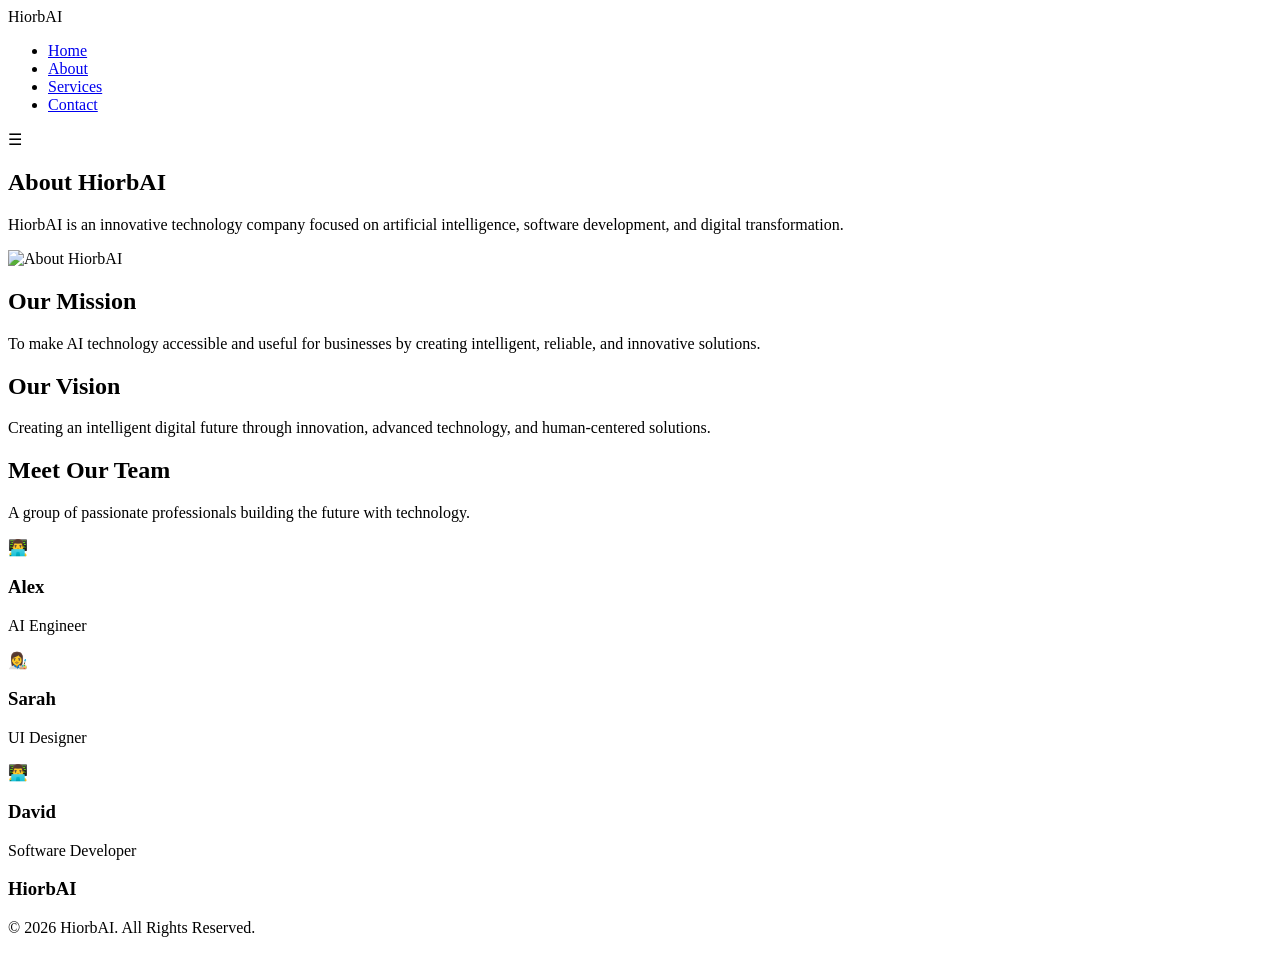
==== about.html @ b1ca5e75 "Created professional about page structure" ====
<!DOCTYPE html>
<html lang="en">
<head>
<meta charset="UTF-8">
<meta name="viewport" content="width=device-width, initial-scale=1.0">
<title>About HiorbAI | AI Innovation Company</title>
<link rel="stylesheet" href="css/style.css">
</head>
<body>
<header>
<nav class="navbar">
<div class="logo">HiorbAI</div>
<ul class="nav-links">
<li><a href="index.html">Home</a></li>
<li><a href="about.html">About</a></li>
<li><a href="services.html">Services</a></li>
<li><a href="contact.html">Contact</a></li>
</ul>
<div class="menu-icon">☰</div>
</nav>
</header>
<section class="about-hero">
<div class="about-content">
<h1>About HiorbAI</h1>
<p>HiorbAI is an innovative technology company focused on artificial intelligence, software development, and digital transformation.</p>
</div>
<div class="about-image">
<img src="images/about.png" alt="About HiorbAI">
</div>
</section>
<section class="mission">
<div class="section-title">
<h2>Our Mission</h2>
</div>
<div class="info-card">
<p>To make AI technology accessible and useful for businesses by creating intelligent, reliable, and innovative solutions.</p>
</div>
</section>
<section class="vision">
<div class="section-title">
<h2>Our Vision</h2>
</div>
<div class="info-card">
<p>Creating an intelligent digital future through innovation, advanced technology, and human-centered solutions.</p>
</div>
</section>
<section class="team">
<div class="section-title">
<h2>Meet Our Team</h2>
<p>A group of passionate professionals building the future with technology.</p>
</div>
<div class="team-container">
<div class="team-card">
<div class="team-icon">👨‍💻</div>
<h3>Alex</h3>
<p>AI Engineer</p>
</div>
<div class="team-card">
<div class="team-icon">👩‍🎨</div>
<h3>Sarah</h3>
<p>UI Designer</p>
</div>
<div class="team-card">
<div class="team-icon">👨‍💻</div>
<h3>David</h3>
<p>Software Developer</p>
</div>
</div>
</section>
<footer>
<div class="footer-content">
<h3>HiorbAI</h3>
<p>© 2026 HiorbAI. All Rights Reserved.</p>
</div>
</footer>
<script src="js/script.js"></script>
</body>
</html>
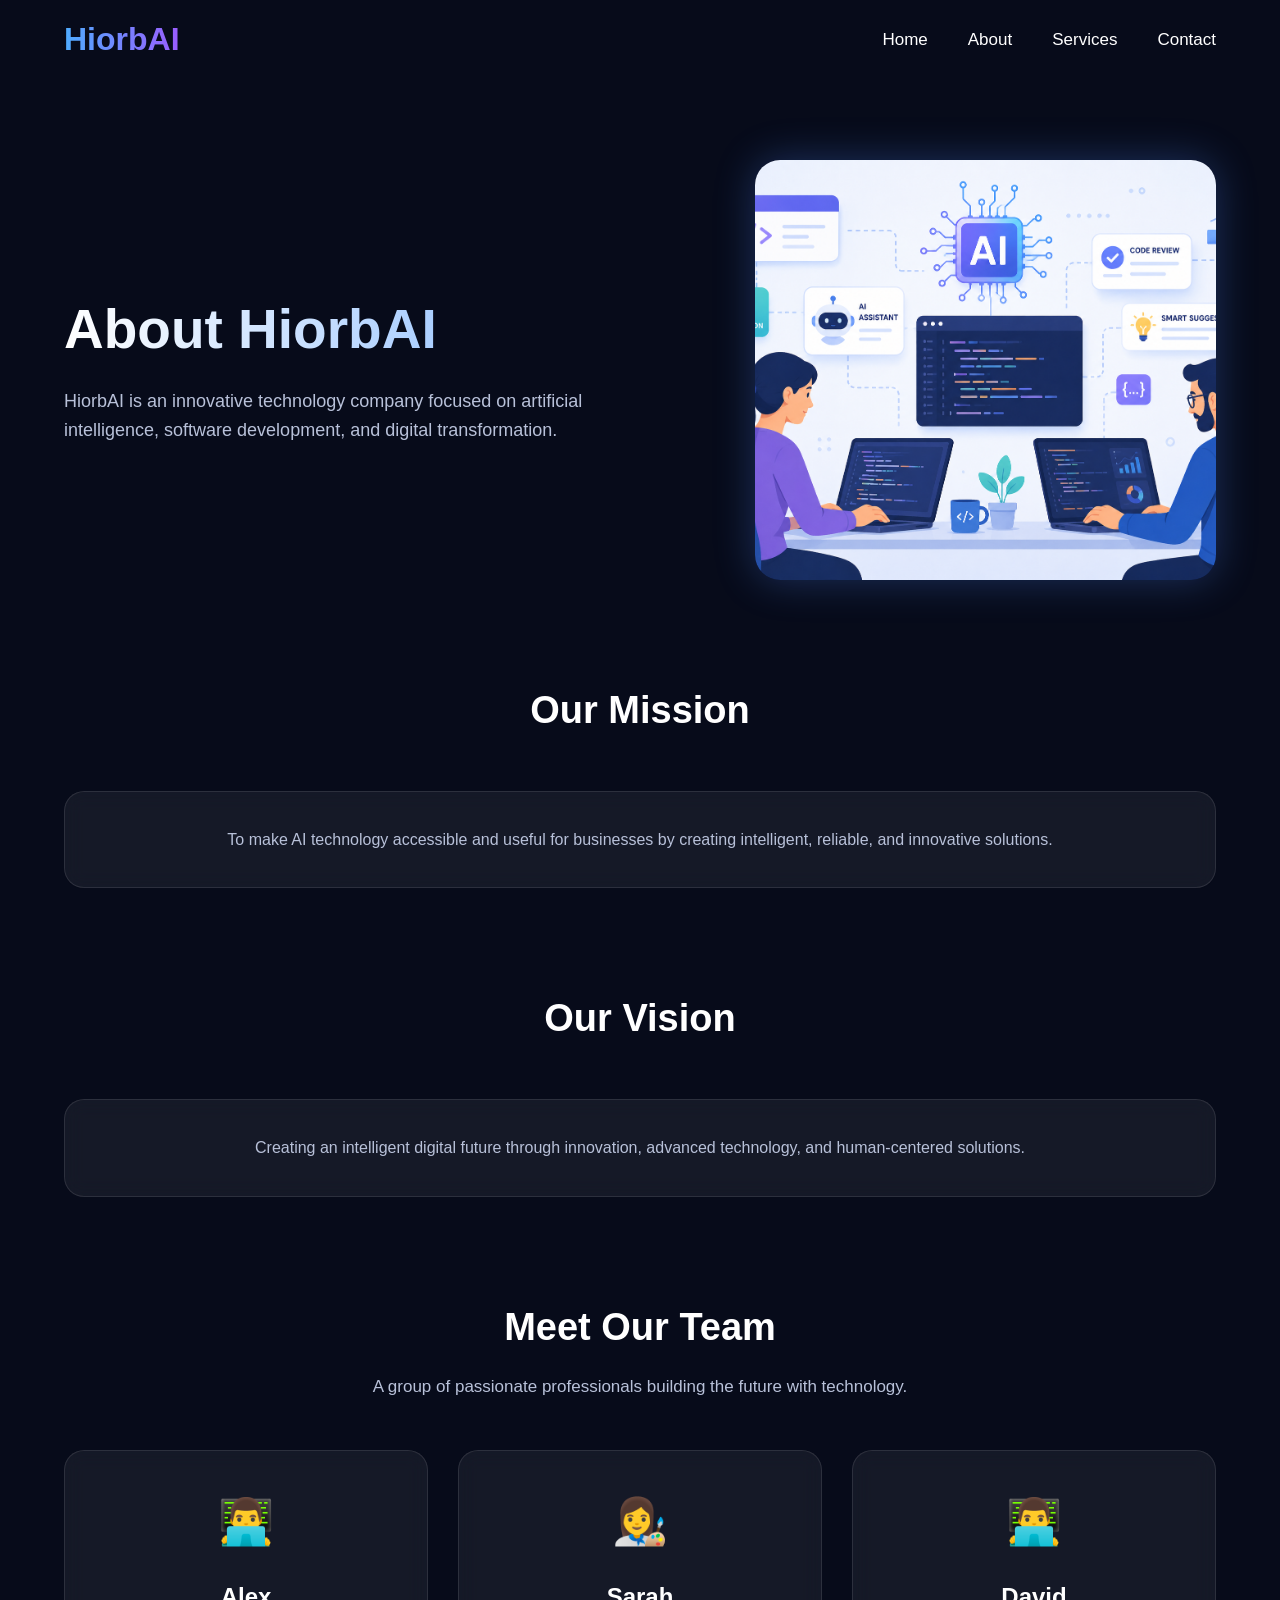
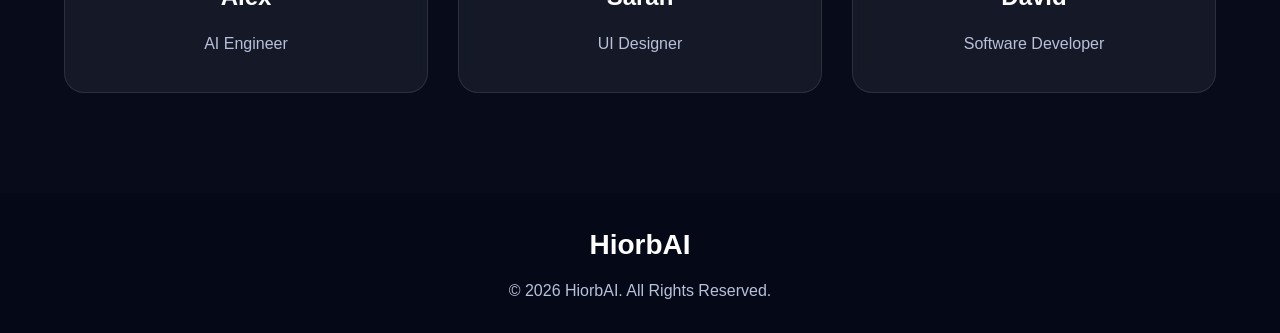
==== commit 173fc265: "Added final website updates and project assets" ====
--- a/about.html
+++ b/about.html
@@ -25,7 +25,9 @@
 <p>HiorbAI is an innovative technology company focused on artificial intelligence, software development, and digital transformation.</p>
 </div>
 <div class="about-image">
+
 <img src="images/about.png" alt="About HiorbAI">
+
 </div>
 </section>
 <section class="mission">
--- a/css/style.css
+++ b/css/style.css
@@ -0,0 +1,459 @@
+*{
+margin:0;
+padding:0;
+box-sizing:border-box;
+font-family:'Segoe UI',sans-serif
+}
+html{
+scroll-behavior:smooth
+}
+body{
+background:#070b1a;
+color:white;
+line-height:1.6
+}
+a{
+text-decoration:none;
+color:white
+}
+ul{
+list-style:none
+}
+img{
+max-width:100%;
+display:block
+}
+header{
+width:100%
+}
+.navbar{
+height:80px;
+width:90%;
+margin:auto;
+display:flex;
+align-items:center;
+justify-content:space-between
+}
+.logo{
+font-size:32px;
+font-weight:700;
+background:linear-gradient(90deg,#4facfe,#9b5cff);
+-webkit-background-clip:text;
+color:transparent
+}
+.nav-links{
+display:flex;
+gap:40px
+}
+.nav-links a{
+font-size:17px;
+font-weight:500;
+transition:.3s
+}
+.nav-links a:hover{
+color:#6ea8ff
+}
+.menu-icon{
+display:none;
+font-size:30px;
+cursor:pointer
+}
+.hero,.about-hero{
+width:90%;
+margin:80px auto;
+display:flex;
+align-items:center;
+justify-content:space-between;
+gap:50px
+}
+.hero-content,.about-content{
+width:50%
+}
+.hero-content h1,.about-content h1,.contact-heading h1{
+font-size:55px;
+line-height:1.2;
+font-weight:700;
+background:linear-gradient(90deg,#ffffff,#7db5ff);
+-webkit-background-clip:text;
+color:transparent
+}
+.hero-content p,.about-content p,.contact-heading p{
+margin-top:25px;
+font-size:18px;
+color:#b8c1d9;
+max-width:600px
+}
+.hero-image,.about-image{
+width:40%
+}
+.hero-image img,.about-image img{
+width:100%;
+height:420px;
+object-fit:cover;
+border-radius:25px;
+box-shadow:0 0 40px rgba(80,140,255,.3);
+}
+.hero-buttons{
+margin-top:35px;
+display:flex;
+gap:20px
+}
+.primary-btn,.secondary-btn{
+padding:14px 32px;
+border-radius:30px;
+font-size:16px;
+font-weight:600;
+transition:.3s;
+display:inline-block
+}
+.primary-btn{
+background:linear-gradient(90deg,#4facfe,#7b5cff)
+}
+.secondary-btn{
+border:1px solid #4facfe
+}
+.primary-btn:hover,.secondary-btn:hover{
+transform:translateY(-5px)
+}
+.features,.services-section,.team,.why-us,.mission,.vision,.contact-section{
+width:90%;
+margin:100px auto
+}
+.section-title{
+text-align:center;
+margin-bottom:50px
+}
+.section-title h2{
+font-size:38px;
+margin-bottom:15px
+}
+.section-title p{
+color:#b8c1d9;
+font-size:17px
+}
+.feature-container,.services-container,.team-container,.why-container{
+display:grid;
+grid-template-columns:repeat(3,1fr);
+gap:30px
+}
+.feature-card,.service-card,.team-card,.why-card,.info-card{
+background:rgba(255,255,255,.06);
+border:1px solid rgba(255,255,255,.1);
+padding:35px 25px;
+border-radius:20px;
+backdrop-filter:blur(10px);
+transition:.4s;
+text-align:center
+}
+.feature-card:hover,.service-card:hover,.team-card:hover,.why-card:hover{
+transform:translateY(-12px);
+box-shadow:0 20px 40px rgba(80,140,255,.2)
+}
+.icon,.service-icon,.team-icon{
+font-size:45px;
+margin-bottom:20px
+}
+.feature-card h3,.service-card h3,.team-card h3,.why-card h3{
+font-size:24px;
+margin-bottom:15px
+}
+.feature-card p,.service-card p,.team-card p,.why-card p,.info-card p{
+color:#b8c1d9;
+font-size:16px
+}
+.services-hero,.contact-hero{
+width:90%;
+margin:80px auto;
+text-align:center
+}
+.services-content h1{
+font-size:55px;
+background:linear-gradient(90deg,#fff,#7db5ff);
+-webkit-background-clip:text;
+color:transparent
+}
+.services-content p{
+margin-top:20px;
+color:#b8c1d9;
+font-size:18px
+}
+.team-container{
+grid-template-columns:repeat(3,1fr)
+}
+.contact-container{
+display:grid;
+grid-template-columns:1fr 1fr;
+gap:50px
+}
+.contact-form,.contact-info{
+background:rgba(255,255,255,.06);
+padding:40px;
+border-radius:20px;
+border:1px solid rgba(255,255,255,.1)
+}
+.contact-form h2,.contact-info h2{
+font-size:30px;
+margin-bottom:30px
+}
+.form-group{
+margin-bottom:20px
+}
+.form-group label{
+display:block;
+margin-bottom:8px
+}
+.form-group input,.form-group textarea{
+width:100%;
+padding:15px;
+background:#10172d;
+border:1px solid #283454;
+border-radius:10px;
+color:white;
+font-size:16px
+}
+.contact-form button{
+padding:14px 35px;
+border:none;
+border-radius:30px;
+background:linear-gradient(90deg,#4facfe,#7b5cff);
+color:white;
+font-size:16px;
+cursor:pointer;
+transition:.3s
+}
+.contact-form button:hover{
+transform:scale(1.05)
+}
+.info-item{
+margin-bottom:25px
+}
+.info-item h3{
+color:#7db5ff;
+margin-bottom:8px
+}
+footer{
+margin-top:80px;
+padding:30px;
+text-align:center;
+background:#050816
+}
+.footer-content h3{
+font-size:28px;
+margin-bottom:10px
+}
+.footer-content p{
+color:#b8c1d9
+}
+@media(max-width:768px){
+
+.navbar{
+width:90%
+}
+
+.nav-links{
+display:none
+}
+
+.nav-links.active{
+display:flex;
+position:absolute;
+top:80px;
+left:0;
+width:100%;
+background:#070b1a;
+flex-direction:column;
+align-items:center;
+padding:30px 0;
+}
+.menu-icon{
+display:block
+}
+.hero,.about-hero{
+flex-direction:column;
+text-align:center
+}
+.hero-content,.about-content,.hero-image,.about-image{
+width:100%
+}
+.hero-content h1,.about-content h1,.contact-heading h1{
+font-size:38px
+}
+.hero-buttons{
+justify-content:center;
+flex-direction:column
+}
+.feature-container,.services-container,.team-container,.why-container{
+grid-template-columns:1fr
+}
+.contact-container{
+grid-template-columns:1fr
+}
+.services-content h1{
+font-size:40px
+}
+.section-title h2{
+font-size:30px
+}
+}
+
+@keyframes fadeUp{
+from{
+opacity:0;
+transform:translateY(40px)
+}
+to{
+opacity:1;
+transform:translateY(0)
+}
+}
+
+@keyframes fadeLeft{
+from{
+opacity:0;
+transform:translateX(-50px)
+}
+to{
+opacity:1;
+transform:translateX(0)
+}
+}
+
+@keyframes fadeRight{
+from{
+opacity:0;
+transform:translateX(50px)
+}
+to{
+opacity:1;
+transform:translateX(0)
+}
+}
+
+.hero-content{
+animation:fadeLeft 1s ease forwards
+}
+
+.hero-image{
+animation:fadeRight 1s ease forwards
+}
+
+.about-content{
+animation:fadeLeft 1s ease forwards
+}
+
+.about-image{
+animation:fadeRight 1s ease forwards
+}
+
+.section-title{
+animation:fadeUp 1s ease forwards
+}
+
+.feature-card,.service-card,.team-card,.why-card,.info-card{
+animation:fadeUp .8s ease forwards;
+opacity:0
+}
+
+.feature-card:nth-child(1),
+.service-card:nth-child(1),
+.team-card:nth-child(1),
+.why-card:nth-child(1){
+animation-delay:.2s
+}
+
+.feature-card:nth-child(2),
+.service-card:nth-child(2),
+.team-card:nth-child(2),
+.why-card:nth-child(2){
+animation-delay:.4s
+}
+
+.feature-card:nth-child(3),
+.service-card:nth-child(3),
+.team-card:nth-child(3),
+.why-card:nth-child(3){
+animation-delay:.6s
+}
+
+.service-card:nth-child(4){
+animation-delay:.8s
+}
+
+.feature-card:hover,
+.service-card:hover,
+.team-card:hover,
+.why-card:hover{
+transform:translateY(-15px) scale(1.03);
+box-shadow:0 25px 50px rgba(79,172,254,.25)
+}
+
+.primary-btn,
+.secondary-btn,
+.contact-form button{
+position:relative;
+overflow:hidden
+}
+
+.primary-btn:hover,
+.secondary-btn:hover,
+.contact-form button:hover{
+transform:scale(1.08);
+box-shadow:0 10px 30px rgba(79,172,254,.4)
+}
+
+.hero-image img,
+.about-image img{
+animation:float 4s ease-in-out infinite
+}
+
+@keyframes float{
+0%{
+transform:translateY(0)
+}
+50%{
+transform:translateY(-15px)
+}
+100%{
+transform:translateY(0)
+}
+}
+
+.nav-links a{
+position:relative
+}
+
+.nav-links a::after{
+content:"";
+position:absolute;
+left:0;
+bottom:-8px;
+width:0;
+height:2px;
+background:#4facfe;
+transition:.3s
+}
+
+.nav-links a:hover::after{
+width:100%
+}
+
+.service-card img{
+width:100%;
+height:180px;
+object-fit:cover;
+border-radius:15px;
+margin-bottom:20px;
+}
+
+.service-card img{
+
+transition:0.4s;
+
+}
+
+
+.service-card:hover img{
+
+transform:scale(1.1);
+
+}
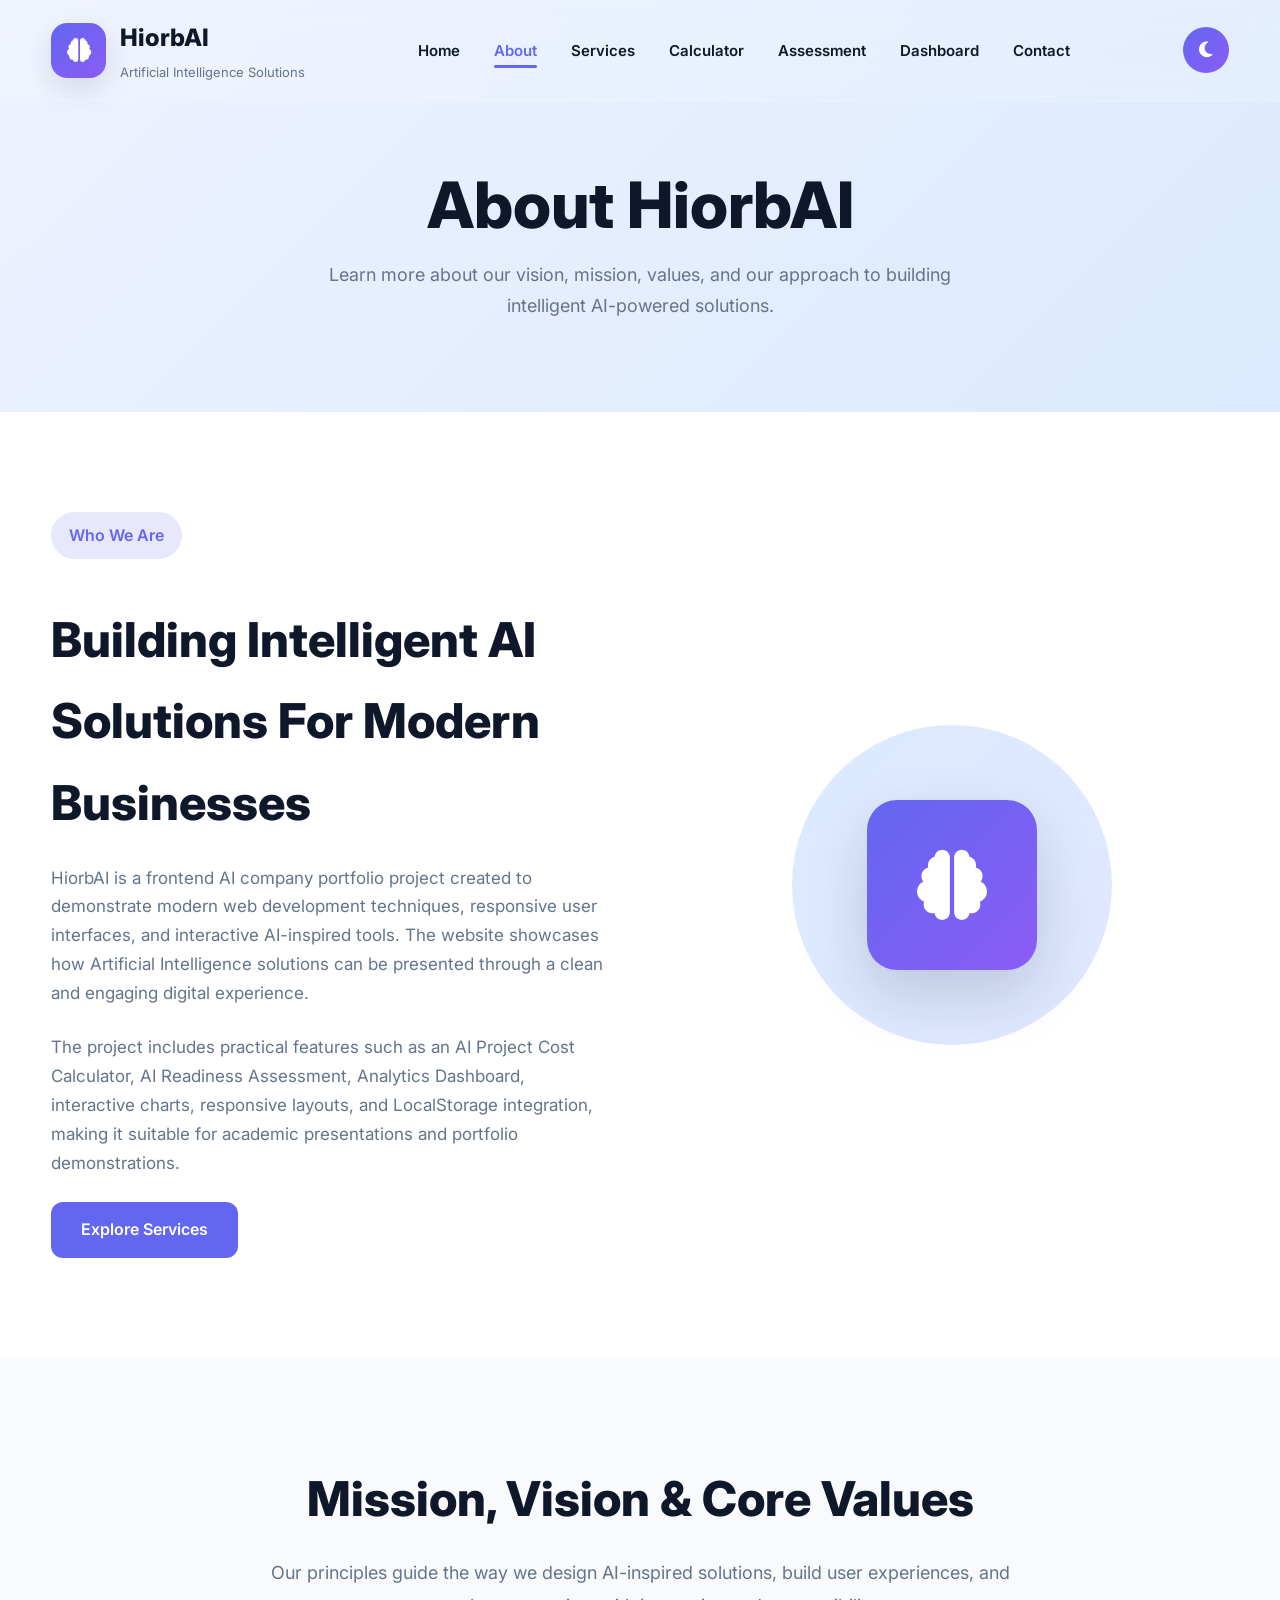
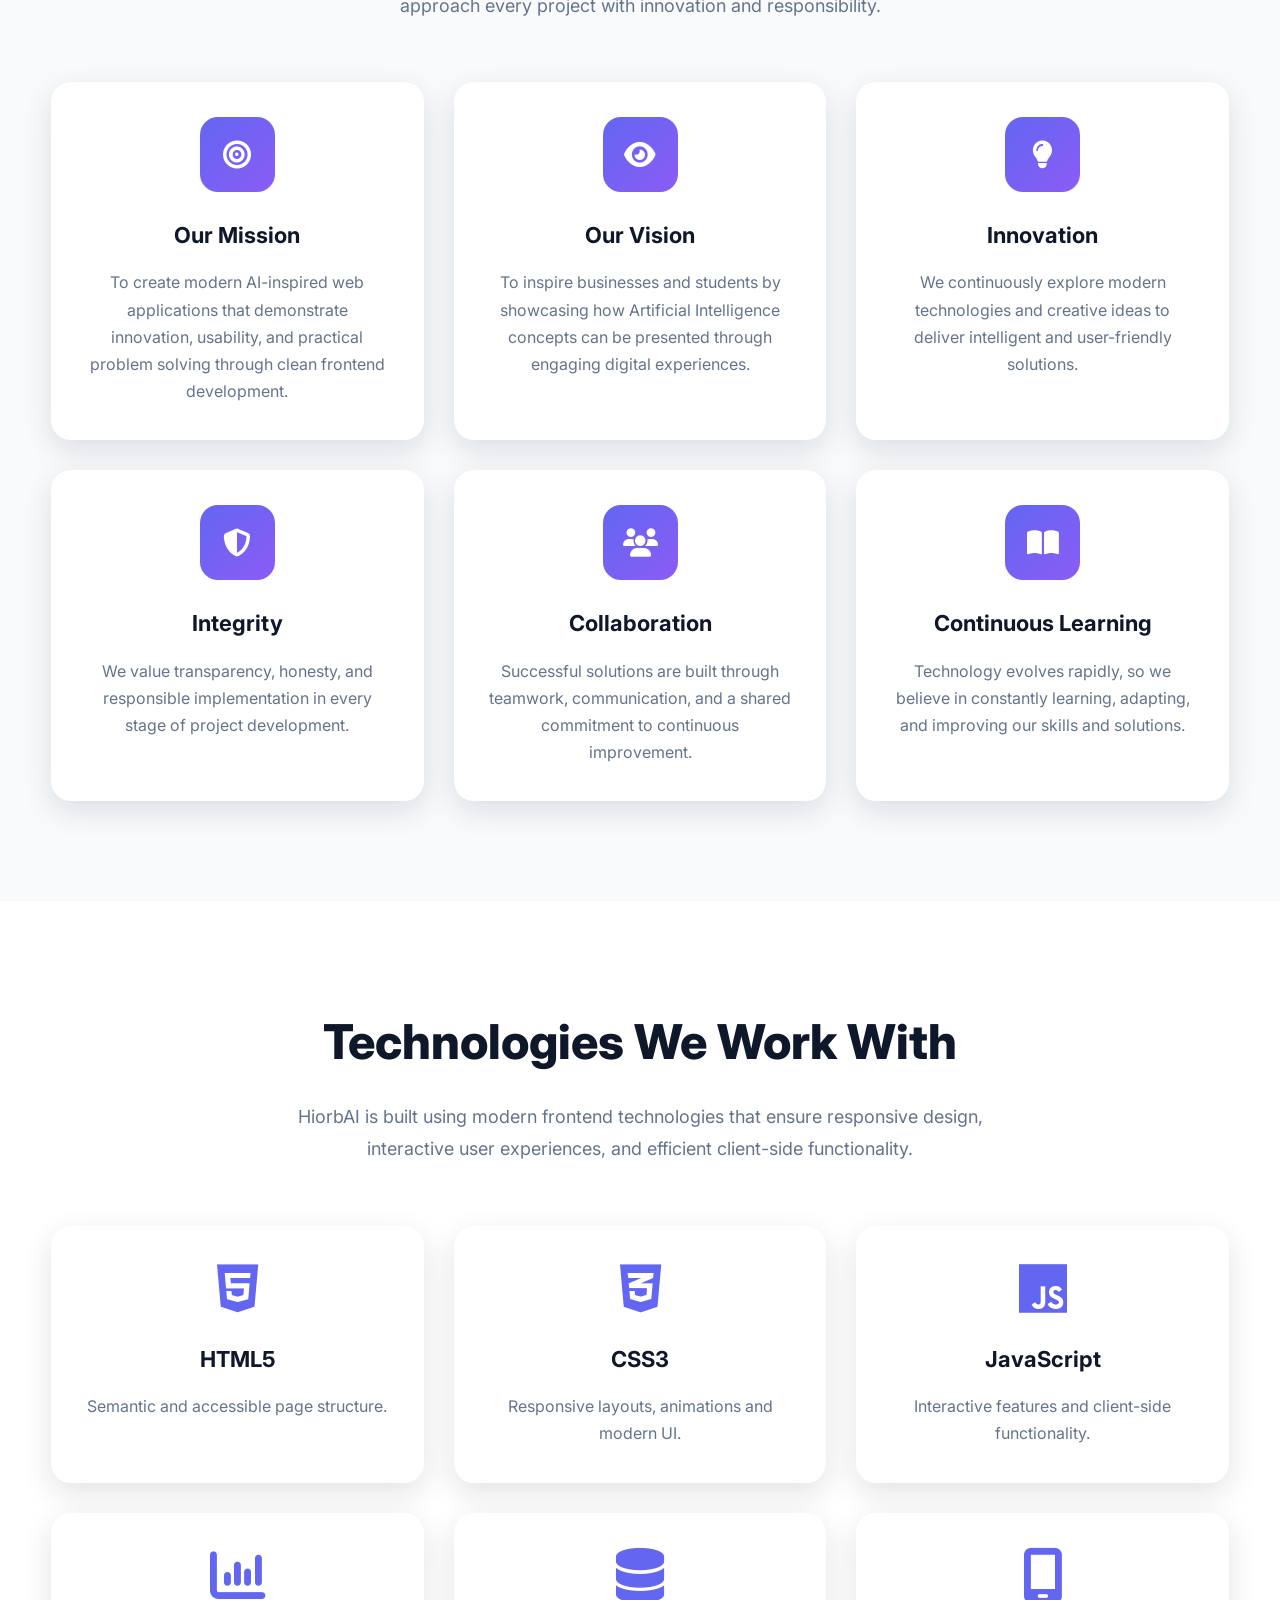
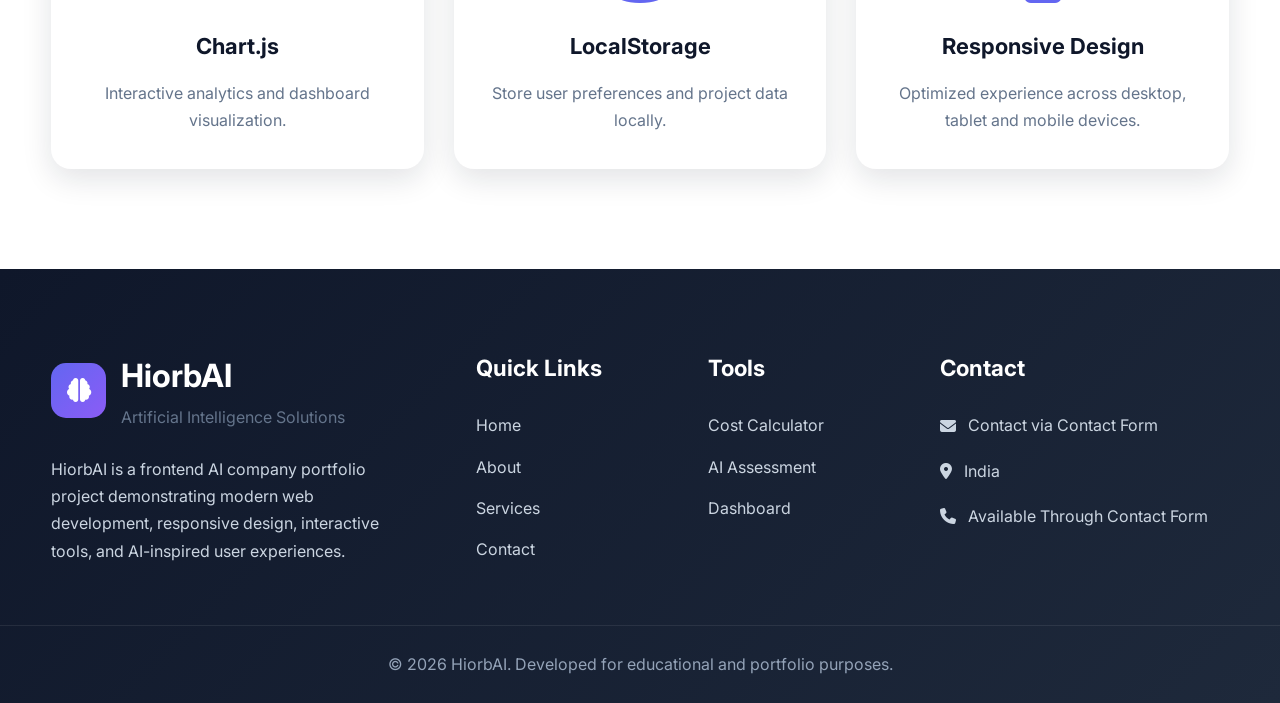
==== commit 872418f2: "Finalize HiorbAI project with documentation, screenshots and report" ====
--- a/about.html
+++ b/about.html
@@ -2,79 +2,258 @@
 <html lang="en">
 <head>
 <meta charset="UTF-8">
-<meta name="viewport" content="width=device-width, initial-scale=1.0">
-<title>About HiorbAI | AI Innovation Company</title>
+<meta name="viewport" content="width=device-width,initial-scale=1.0">
+<title>About | HiorbAI</title>
 <link rel="stylesheet" href="css/style.css">
+<link rel="stylesheet" href="https://cdnjs.cloudflare.com/ajax/libs/font-awesome/6.7.2/css/all.min.css">
 </head>
 <body>
-<header>
-<nav class="navbar">
-<div class="logo">HiorbAI</div>
-<ul class="nav-links">
-<li><a href="index.html">Home</a></li>
-<li><a href="about.html">About</a></li>
-<li><a href="services.html">Services</a></li>
-<li><a href="contact.html">Contact</a></li>
-</ul>
-<div class="menu-icon">☰</div>
-</nav>
-</header>
-<section class="about-hero">
-<div class="about-content">
+
+<header id="navbarContainer"></header>
+
+<main>
+    <section class="page-banner">
+<div class="container">
 <h1>About HiorbAI</h1>
-<p>HiorbAI is an innovative technology company focused on artificial intelligence, software development, and digital transformation.</p>
-</div>
-<div class="about-image">
-
-<img src="images/about.png" alt="About HiorbAI">
-
-</div>
-</section>
-<section class="mission">
+<p>Learn more about our vision, mission, values, and our approach to building intelligent AI-powered solutions.</p>
+</div>
+</section>
+<section class="about-company section">
+
+<div class="container about-company-container">
+
+<div class="about-company-content">
+
+<span class="preview-tag">
+Who We Are
+</span>
+
+<h2>
+Building Intelligent AI Solutions For Modern Businesses
+</h2>
+
+<p>
+HiorbAI is a frontend AI company portfolio project created to demonstrate modern web development techniques, responsive user interfaces, and interactive AI-inspired tools. The website showcases how Artificial Intelligence solutions can be presented through a clean and engaging digital experience.
+</p>
+
+<p>
+The project includes practical features such as an AI Project Cost Calculator, AI Readiness Assessment, Analytics Dashboard, interactive charts, responsive layouts, and LocalStorage integration, making it suitable for academic presentations and portfolio demonstrations.
+</p>
+
+<a href="services.html" class="btn btn-primary">
+Explore Services
+</a>
+
+</div>
+
+<div class="about-company-image">
+
+<div class="about-illustration">
+
+<div class="about-circle"></div>
+
+<div class="about-icon">
+
+<i class="fa-solid fa-brain"></i>
+
+</div>
+
+</div>
+
+</div>
+
+</div>
+
+</section>
+<section class="mission section">
+
+<div class="container">
+
 <div class="section-title">
-<h2>Our Mission</h2>
-</div>
-<div class="info-card">
-<p>To make AI technology accessible and useful for businesses by creating intelligent, reliable, and innovative solutions.</p>
-</div>
-</section>
-<section class="vision">
+
+<h2>Mission, Vision & Core Values</h2>
+
+<p>Our principles guide the way we design AI-inspired solutions, build user experiences, and approach every project with innovation and responsibility.</p>
+
+</div>
+
+<div class="mission-grid">
+
+<div class="mission-card">
+
+<div class="mission-icon">
+
+<i class="fa-solid fa-bullseye"></i>
+
+</div>
+
+<h3>Our Mission</h3>
+
+<p>To create modern AI-inspired web applications that demonstrate innovation, usability, and practical problem solving through clean frontend development.</p>
+
+</div>
+
+<div class="mission-card">
+
+<div class="mission-icon">
+
+<i class="fa-solid fa-eye"></i>
+
+</div>
+
+<h3>Our Vision</h3>
+
+<p>To inspire businesses and students by showcasing how Artificial Intelligence concepts can be presented through engaging digital experiences.</p>
+
+</div>
+
+<div class="mission-card">
+
+<div class="mission-icon">
+
+<i class="fa-solid fa-lightbulb"></i>
+
+</div>
+
+<h3>Innovation</h3>
+
+<p>We continuously explore modern technologies and creative ideas to deliver intelligent and user-friendly solutions.</p>
+
+</div>
+
+<div class="mission-card">
+
+<div class="mission-icon">
+
+<i class="fa-solid fa-shield-halved"></i>
+
+</div>
+
+<h3>Integrity</h3>
+
+<p>We value transparency, honesty, and responsible implementation in every stage of project development.</p>
+
+</div>
+
+<div class="mission-card">
+
+<div class="mission-icon">
+
+<i class="fa-solid fa-users"></i>
+
+</div>
+
+<h3>Collaboration</h3>
+
+<p>Successful solutions are built through teamwork, communication, and a shared commitment to continuous improvement.</p>
+
+</div>
+
+<div class="mission-card">
+
+<div class="mission-icon">
+
+<i class="fa-solid fa-book-open"></i>
+
+</div>
+
+<h3>Continuous Learning</h3>
+
+<p>Technology evolves rapidly, so we believe in constantly learning, adapting, and improving our skills and solutions.</p>
+
+</div>
+
+</div>
+
+</div>
+
+</section>
+
+<section class="technology section">
+
+<div class="container">
+
 <div class="section-title">
-<h2>Our Vision</h2>
-</div>
-<div class="info-card">
-<p>Creating an intelligent digital future through innovation, advanced technology, and human-centered solutions.</p>
-</div>
-</section>
-<section class="team">
-<div class="section-title">
-<h2>Meet Our Team</h2>
-<p>A group of passionate professionals building the future with technology.</p>
-</div>
-<div class="team-container">
-<div class="team-card">
-<div class="team-icon">👨‍💻</div>
-<h3>Alex</h3>
-<p>AI Engineer</p>
-</div>
-<div class="team-card">
-<div class="team-icon">👩‍🎨</div>
-<h3>Sarah</h3>
-<p>UI Designer</p>
-</div>
-<div class="team-card">
-<div class="team-icon">👨‍💻</div>
-<h3>David</h3>
-<p>Software Developer</p>
-</div>
-</div>
-</section>
-<footer>
-<div class="footer-content">
-<h3>HiorbAI</h3>
-<p>© 2026 HiorbAI. All Rights Reserved.</p>
-</div>
-</footer>
+
+<h2>Technologies We Work With</h2>
+
+<p>HiorbAI is built using modern frontend technologies that ensure responsive design, interactive user experiences, and efficient client-side functionality.</p>
+
+</div>
+
+<div class="technology-grid">
+
+<div class="technology-card">
+
+<i class="fa-brands fa-html5"></i>
+
+<h3>HTML5</h3>
+
+<p>Semantic and accessible page structure.</p>
+
+</div>
+
+<div class="technology-card">
+
+<i class="fa-brands fa-css3-alt"></i>
+
+<h3>CSS3</h3>
+
+<p>Responsive layouts, animations and modern UI.</p>
+
+</div>
+
+<div class="technology-card">
+
+<i class="fa-brands fa-js"></i>
+
+<h3>JavaScript</h3>
+
+<p>Interactive features and client-side functionality.</p>
+
+</div>
+
+<div class="technology-card">
+
+<i class="fa-solid fa-chart-column"></i>
+
+<h3>Chart.js</h3>
+
+<p>Interactive analytics and dashboard visualization.</p>
+
+</div>
+
+<div class="technology-card">
+
+<i class="fa-solid fa-database"></i>
+
+<h3>LocalStorage</h3>
+
+<p>Store user preferences and project data locally.</p>
+
+</div>
+
+<div class="technology-card">
+
+<i class="fa-solid fa-mobile-screen"></i>
+
+<h3>Responsive Design</h3>
+
+<p>Optimized experience across desktop, tablet and mobile devices.</p>
+
+</div>
+
+</div>
+
+</div>
+
+</section>
+
+</main>
+
+<footer id="footerContainer"></footer>
+
 <script src="js/script.js"></script>
+
 </body>
 </html>
--- a/css/style.css
+++ b/css/style.css
@@ -1,459 +1,2380 @@
+@import url('https://fonts.googleapis.com/css2?family=Inter:wght@300;400;500;600;700;800;900&display=swap');
+:root{
+--primary:#6366f1;
+--primary-dark:#4338ca;
+--secondary:#06b6d4;
+--accent:#8b5cf6;
+--success:#10b981;
+--warning:#f59e0b;
+--danger:#ef4444;
+--light:#f8fafc;
+--dark:#0f172a;
+--gray:#64748b;
+--gray-light:#cbd5e1;
+--white:#ffffff;
+--body:#f1f5f9;
+--card:rgba(255,255,255,.72);
+--glass:rgba(255,255,255,.18);
+--glass-dark:rgba(15,23,42,.75);
+--border:rgba(255,255,255,.25);
+--shadow-sm:0 4px 10px rgba(15,23,42,.08);
+--shadow-md:0 10px 30px rgba(15,23,42,.12);
+--shadow-lg:0 25px 60px rgba(15,23,42,.16);
+--radius-sm:8px;
+--radius:14px;
+--radius-lg:22px;
+--radius-xl:32px;
+--transition:.35s ease;
+--container:1280px;
+}
+body.dark{
+--body:#020617;
+--dark:#f8fafc;
+--gray:#cbd5e1;
+--gray-light:#475569;
+--white:#0f172a;
+--card:rgba(15,23,42,.82);
+--glass:rgba(15,23,42,.45);
+--border:rgba(255,255,255,.08);
+--shadow-sm:0 4px 10px rgba(0,0,0,.35);
+--shadow-md:0 10px 30px rgba(0,0,0,.45);
+--shadow-lg:0 25px 60px rgba(0,0,0,.55);
+}
+
 *{
 margin:0;
 padding:0;
 box-sizing:border-box;
-font-family:'Segoe UI',sans-serif
 }
 html{
-scroll-behavior:smooth
+scroll-behavior:smooth;
 }
 body{
-background:#070b1a;
-color:white;
-line-height:1.6
+font-family:'Inter',sans-serif;
+background:var(--body);
+color:var(--dark);
+overflow-x:hidden;
+line-height:1.7;
+transition:background .3s ease,color .3s ease;
+}
+img{
+max-width:100%;
+display:block;
 }
 a{
 text-decoration:none;
-color:white
+color:inherit;
+}
+button,input,textarea,select{
+font-family:inherit;
+outline:none;
+border:none;
 }
 ul{
-list-style:none
-}
-img{
-max-width:100%;
-display:block
-}
-header{
-width:100%
-}
-.navbar{
-height:80px;
-width:90%;
+list-style:none;
+}
+
+h1{
+font-size:4rem;
+font-weight:800;
+line-height:1.1;
+}
+h2{
+font-size:3rem;
+font-weight:800;
+}
+h3{
+font-size:2rem;
+font-weight:700;
+}
+h4{
+font-size:1.4rem;
+font-weight:700;
+}
+h5{
+font-size:1.1rem;
+font-weight:600;
+}
+p{
+color:var(--gray);
+font-size:1rem;
+}
+body.dark p{
+color:#cbd5e1;
+}
+.container{
+width:92%;
+max-width:var(--container);
 margin:auto;
-display:flex;
-align-items:center;
-justify-content:space-between
-}
-.logo{
-font-size:32px;
-font-weight:700;
-background:linear-gradient(90deg,#4facfe,#9b5cff);
--webkit-background-clip:text;
-color:transparent
-}
-.nav-links{
-display:flex;
-gap:40px
-}
-.nav-links a{
-font-size:17px;
-font-weight:500;
-transition:.3s
-}
-.nav-links a:hover{
-color:#6ea8ff
-}
-.menu-icon{
-display:none;
-font-size:30px;
-cursor:pointer
-}
-.hero,.about-hero{
-width:90%;
-margin:80px auto;
-display:flex;
-align-items:center;
+}
+.section{
+padding:100px 0;
+}
+.grid{
+display:grid;
+gap:30px;
+}
+.grid-2{
+grid-template-columns:repeat(2,1fr);
+}
+.grid-3{
+grid-template-columns:repeat(3,1fr);
+}
+.grid-4{
+grid-template-columns:repeat(4,1fr);
+}
+.flex{
+display:flex;
+}
+.flex-center{
+display:flex;
+justify-content:center;
+align-items:center;
+}
+.flex-between{
+display:flex;
 justify-content:space-between;
-gap:50px
-}
-.hero-content,.about-content{
-width:50%
-}
-.hero-content h1,.about-content h1,.contact-heading h1{
-font-size:55px;
-line-height:1.2;
-font-weight:700;
-background:linear-gradient(90deg,#ffffff,#7db5ff);
--webkit-background-clip:text;
-color:transparent
-}
-.hero-content p,.about-content p,.contact-heading p{
-margin-top:25px;
-font-size:18px;
-color:#b8c1d9;
-max-width:600px
-}
-.hero-image,.about-image{
-width:40%
-}
-.hero-image img,.about-image img{
-width:100%;
-height:420px;
-object-fit:cover;
-border-radius:25px;
-box-shadow:0 0 40px rgba(80,140,255,.3);
-}
-.hero-buttons{
-margin-top:35px;
-display:flex;
-gap:20px
-}
-.primary-btn,.secondary-btn{
-padding:14px 32px;
-border-radius:30px;
-font-size:16px;
+align-items:center;
+}
+.btn{
+display:inline-flex;
+align-items:center;
+justify-content:center;
+padding:14px 30px;
+border-radius:12px;
 font-weight:600;
-transition:.3s;
-display:inline-block
-}
-.primary-btn{
-background:linear-gradient(90deg,#4facfe,#7b5cff)
-}
-.secondary-btn{
-border:1px solid #4facfe
-}
-.primary-btn:hover,.secondary-btn:hover{
-transform:translateY(-5px)
-}
-.features,.services-section,.team,.why-us,.mission,.vision,.contact-section{
-width:90%;
-margin:100px auto
-}
-.section-title{
+cursor:pointer;
+transition:all .3s ease;
+}
+.btn-primary{
+background:var(--primary);
+color:#fff;
+}
+.btn-primary:hover{
+background:var(--primary-dark);
+transform:translateY(-3px);
+box-shadow:0 12px 30px rgba(99,102,241,.25);
+}
+.btn-outline{
+border:2px solid var(--primary);
+color:var(--primary);
+background:transparent;
+}
+.btn-outline:hover{
+background:var(--primary);
+color:#fff;
+}
+.card{
+background:var(--white);
+border-radius:var(--radius-lg);
+padding:35px;
+box-shadow:var(--shadow-md);
+transition:var(--transition);
+}
+.card:hover{
+transform:translateY(-10px);
+}
+body.dark .card{
+background:#0f172a;
+}
+.glass{
+background:var(--glass);
+backdrop-filter:blur(18px);
+border:1px solid var(--border);
+border-radius:var(--radius-lg);
+}
+.text-center{
 text-align:center;
-margin-bottom:50px
-}
-.section-title h2{
-font-size:38px;
-margin-bottom:15px
-}
-.section-title p{
-color:#b8c1d9;
-font-size:17px
-}
-.feature-container,.services-container,.team-container,.why-container{
-display:grid;
-grid-template-columns:repeat(3,1fr);
-gap:30px
-}
-.feature-card,.service-card,.team-card,.why-card,.info-card{
-background:rgba(255,255,255,.06);
-border:1px solid rgba(255,255,255,.1);
-padding:35px 25px;
+}
+.mt-1{
+margin-top:10px;
+}
+.mt-2{
+margin-top:20px;
+}
+.mt-3{
+margin-top:30px;
+}
+.mt-4{
+margin-top:40px;
+}
+.mt-5{
+margin-top:60px;
+}
+.mb-1{
+margin-bottom:10px;
+}
+.mb-2{
+margin-bottom:20px;
+}
+.mb-3{
+margin-bottom:30px;
+}
+.mb-4{
+margin-bottom:40px;
+}
+.mb-5{
+margin-bottom:60px;
+}
+::-webkit-scrollbar{
+width:10px;
+}
+::-webkit-scrollbar-track{
+background:#e2e8f0;
+}
+::-webkit-scrollbar-thumb{
+background:linear-gradient(var(--primary),var(--secondary));
 border-radius:20px;
-backdrop-filter:blur(10px);
-transition:.4s;
-text-align:center
-}
-.feature-card:hover,.service-card:hover,.team-card:hover,.why-card:hover{
-transform:translateY(-12px);
-box-shadow:0 20px 40px rgba(80,140,255,.2)
-}
-.icon,.service-icon,.team-icon{
-font-size:45px;
-margin-bottom:20px
-}
-.feature-card h3,.service-card h3,.team-card h3,.why-card h3{
-font-size:24px;
-margin-bottom:15px
-}
-.feature-card p,.service-card p,.team-card p,.why-card p,.info-card p{
-color:#b8c1d9;
-font-size:16px
-}
-.services-hero,.contact-hero{
-width:90%;
-margin:80px auto;
-text-align:center
-}
-.services-content h1{
-font-size:55px;
-background:linear-gradient(90deg,#fff,#7db5ff);
--webkit-background-clip:text;
-color:transparent
-}
-.services-content p{
-margin-top:20px;
-color:#b8c1d9;
-font-size:18px
-}
-.team-container{
-grid-template-columns:repeat(3,1fr)
-}
-.contact-container{
-display:grid;
-grid-template-columns:1fr 1fr;
-gap:50px
-}
-.contact-form,.contact-info{
-background:rgba(255,255,255,.06);
-padding:40px;
-border-radius:20px;
-border:1px solid rgba(255,255,255,.1)
-}
-.contact-form h2,.contact-info h2{
-font-size:30px;
-margin-bottom:30px
-}
-.form-group{
-margin-bottom:20px
-}
-.form-group label{
-display:block;
-margin-bottom:8px
-}
-.form-group input,.form-group textarea{
-width:100%;
-padding:15px;
-background:#10172d;
-border:1px solid #283454;
-border-radius:10px;
-color:white;
-font-size:16px
-}
-.contact-form button{
-padding:14px 35px;
-border:none;
-border-radius:30px;
-background:linear-gradient(90deg,#4facfe,#7b5cff);
-color:white;
-font-size:16px;
-cursor:pointer;
-transition:.3s
-}
-.contact-form button:hover{
-transform:scale(1.05)
-}
-.info-item{
-margin-bottom:25px
-}
-.info-item h3{
-color:#7db5ff;
-margin-bottom:8px
-}
-footer{
-margin-top:80px;
-padding:30px;
-text-align:center;
-background:#050816
-}
-.footer-content h3{
-font-size:28px;
-margin-bottom:10px
-}
-.footer-content p{
-color:#b8c1d9
+}
+::selection{
+background:var(--primary);
+color:#fff;
+}
+.fade-up{
+opacity:0;
+transform:translateY(60px);
+transition:1s;
+}
+.fade-up.active{
+opacity:1;
+transform:translateY(0);
+}
+.scale{
+transform:scale(.9);
+opacity:0;
+transition:1s;
+}
+.scale.active{
+transform:scale(1);
+opacity:1;
+}
+.rotate{
+transform:rotate(-5deg);
+opacity:0;
+transition:1s;
+}
+.rotate.active{
+transform:rotate(0);
+opacity:1;
+}
+@media(max-width:1100px){
+.grid-4{
+grid-template-columns:repeat(2,1fr);
+}
+.grid-3{
+grid-template-columns:repeat(2,1fr);
+}
+h1{
+font-size:3rem;
+}
 }
 @media(max-width:768px){
-
-.navbar{
-width:90%
-}
-
-.nav-links{
-display:none
-}
-
-.nav-links.active{
-display:flex;
-position:absolute;
-top:80px;
+.grid-2,.grid-3,.grid-4{
+grid-template-columns:1fr;
+}
+.section{
+padding:70px 0;
+}
+h1{
+font-size:2.4rem;
+}
+h2{
+font-size:2rem;
+}
+.container{
+width:94%;
+}
+}
+#loader{
+position:fixed;
+top:0;
 left:0;
 width:100%;
-background:#070b1a;
-flex-direction:column;
-align-items:center;
-padding:30px 0;
-}
-.menu-icon{
-display:block
-}
-.hero,.about-hero{
-flex-direction:column;
-text-align:center
-}
-.hero-content,.about-content,.hero-image,.about-image{
-width:100%
-}
-.hero-content h1,.about-content h1,.contact-heading h1{
-font-size:38px
-}
-.hero-buttons{
-justify-content:center;
-flex-direction:column
-}
-.feature-container,.services-container,.team-container,.why-container{
-grid-template-columns:1fr
-}
-.contact-container{
-grid-template-columns:1fr
-}
-.services-content h1{
-font-size:40px
-}
-.section-title h2{
-font-size:30px
-}
-}
-
-@keyframes fadeUp{
-from{
+height:100vh;
+background:linear-gradient(135deg,#020617,#0f172a,#1e293b);
+display:flex;
+justify-content:center;
+align-items:center;
+z-index:99999;
+transition:.6s ease;
+}
+#loader.hidden{
 opacity:0;
-transform:translateY(40px)
-}
-to{
+visibility:hidden;
+}
+.loader-circle{
+width:90px;
+height:90px;
+border-radius:50%;
+border:6px solid rgba(255,255,255,.08);
+border-top:6px solid var(--primary);
+animation:loaderSpin 1s linear infinite;
+position:relative;
+}
+.loader-circle::after{
+content:"";
+position:absolute;
+top:50%;
+left:50%;
+transform:translate(-50%,-50%);
+width:55px;
+height:55px;
+border-radius:50%;
+background:linear-gradient(135deg,var(--primary),var(--secondary));
+opacity:.2;
+}
+@keyframes loaderSpin{
+100%{
+transform:rotate(360deg);
+}
+}
+#progressBar{
+position:fixed;
+top:0;
+left:0;
+height:4px;
+width:0%;
+background:linear-gradient(90deg,var(--primary),var(--secondary),var(--accent));
+z-index:9999;
+transition:.15s linear;
+box-shadow:0 0 18px rgba(99,102,241,.6);
+}
+#scrollTop{
+position:fixed;
+right:30px;
+bottom:30px;
+width:56px;
+height:56px;
+border-radius:50%;
+background:linear-gradient(135deg,var(--primary),var(--accent));
+color:#fff;
+font-size:20px;
+display:flex;
+justify-content:center;
+align-items:center;
+cursor:pointer;
+box-shadow:var(--shadow-lg);
+opacity:0;
+visibility:hidden;
+transform:translateY(20px);
+transition:var(--transition);
+z-index:1000;
+}
+#scrollTop.show{
 opacity:1;
-transform:translateY(0)
-}
-}
-
-@keyframes fadeLeft{
-from{
-opacity:0;
-transform:translateX(-50px)
-}
-to{
-opacity:1;
-transform:translateX(0)
-}
-}
-
-@keyframes fadeRight{
-from{
-opacity:0;
-transform:translateX(50px)
-}
-to{
-opacity:1;
-transform:translateX(0)
-}
-}
-
-.hero-content{
-animation:fadeLeft 1s ease forwards
-}
-
-.hero-image{
-animation:fadeRight 1s ease forwards
-}
-
-.about-content{
-animation:fadeLeft 1s ease forwards
-}
-
-.about-image{
-animation:fadeRight 1s ease forwards
-}
-
-.section-title{
-animation:fadeUp 1s ease forwards
-}
-
-.feature-card,.service-card,.team-card,.why-card,.info-card{
-animation:fadeUp .8s ease forwards;
-opacity:0
-}
-
-.feature-card:nth-child(1),
-.service-card:nth-child(1),
-.team-card:nth-child(1),
-.why-card:nth-child(1){
-animation-delay:.2s
-}
-
-.feature-card:nth-child(2),
-.service-card:nth-child(2),
-.team-card:nth-child(2),
-.why-card:nth-child(2){
-animation-delay:.4s
-}
-
-.feature-card:nth-child(3),
-.service-card:nth-child(3),
-.team-card:nth-child(3),
-.why-card:nth-child(3){
-animation-delay:.6s
-}
-
-.service-card:nth-child(4){
-animation-delay:.8s
-}
-
-.feature-card:hover,
-.service-card:hover,
-.team-card:hover,
-.why-card:hover{
-transform:translateY(-15px) scale(1.03);
-box-shadow:0 25px 50px rgba(79,172,254,.25)
-}
-
-.primary-btn,
-.secondary-btn,
-.contact-form button{
+visibility:visible;
+transform:translateY(0);
+}
+#scrollTop:hover{
+transform:translateY(-5px);
+}
+.navbar{
+position:fixed;
+top:0;
+left:0;
+width:100%;
+z-index:1000;
+transition:var(--transition);
+padding:18px 0;
+background:rgba(255,255,255,.15);
+backdrop-filter:blur(18px);
+border-bottom:1px solid rgba(255,255,255,.12);
+}
+.navbar.sticky{
+padding:12px 0;
+background:rgba(15,23,42,.92);
+box-shadow:var(--shadow-md);
+}
+.nav-container{
+display:flex;
+justify-content:space-between;
+align-items:center;
+}
+.logo{
+display:flex;
+align-items:center;
+gap:14px;
+}
+.logo-icon{
+width:55px;
+height:55px;
+border-radius:16px;
+display:flex;
+justify-content:center;
+align-items:center;
+background:linear-gradient(135deg,var(--primary),var(--accent));
+color:#fff;
+font-size:24px;
+box-shadow:var(--shadow-md);
+}
+.logo-text h3{
+font-size:24px;
+font-weight:800;
+color:var(--dark);
+}
+.logo-text span{
+font-size:13px;
+color:var(--gray);
+display:block;
+margin-top:2px;
+}
+body.dark .logo-text h3{
+color:#fff;
+}
+body.dark .logo-text span{
+color:#cbd5e1;
+}
+.nav-links{
+display:flex;
+align-items:center;
+gap:34px;
+}
+.nav-links a{
+font-weight:600;
+font-size:15px;
+transition:var(--transition);
 position:relative;
-overflow:hidden
-}
-
-.primary-btn:hover,
-.secondary-btn:hover,
-.contact-form button:hover{
-transform:scale(1.08);
-box-shadow:0 10px 30px rgba(79,172,254,.4)
-}
-
-.hero-image img,
-.about-image img{
-animation:float 4s ease-in-out infinite
-}
-
-@keyframes float{
-0%{
-transform:translateY(0)
-}
-50%{
-transform:translateY(-15px)
-}
-100%{
-transform:translateY(0)
-}
-}
-
-.nav-links a{
-position:relative
-}
-
+}
 .nav-links a::after{
 content:"";
 position:absolute;
 left:0;
-bottom:-8px;
+bottom:-6px;
 width:0;
 height:2px;
-background:#4facfe;
-transition:.3s
-}
-
+background:var(--primary);
+transition:var(--transition);
+}
 .nav-links a:hover::after{
-width:100%
-}
-
-.service-card img{
 width:100%;
-height:180px;
-object-fit:cover;
+}
+.nav-links a.active{
+color:var(--primary);
+font-weight:600;
+position:relative;
+}
+.nav-links a.active::after{
+content:"";
+position:absolute;
+left:0;
+bottom:-8px;
+width:100%;
+height:3px;
+border-radius:20px;
+background:var(--primary);
+}
+.nav-actions{
+display:flex;
+align-items:center;
+gap:18px;
+}
+#themeToggle{
+width:46px;
+height:46px;
+border-radius:50%;
+background:linear-gradient(135deg,var(--primary),var(--accent));
+color:#fff;
+display:flex;
+justify-content:center;
+align-items:center;
+cursor:pointer;
+transition:var(--transition);
+font-size:18px;
+}
+#themeToggle:hover{
+transform:rotate(180deg);
+}
+#menuToggle{
+display:none;
+flex-direction:column;
+cursor:pointer;
+gap:6px;
+}
+#menuToggle span{
+width:28px;
+height:3px;
+background:var(--dark);
+border-radius:20px;
+transition:.4s;
+}
+body.dark #menuToggle span{
+background:#fff;
+}
+#menuToggle.open span:nth-child(1){
+transform:translateY(9px) rotate(45deg);
+}
+#menuToggle.open span:nth-child(2){
+opacity:0;
+}
+#menuToggle.open span:nth-child(3){
+transform:translateY(-9px) rotate(-45deg);
+}
+@media(max-width:992px){
+#menuToggle{
+display:flex;
+}
+.nav-links{
+position:fixed;
+top:90px;
+right:-100%;
+width:300px;
+height:calc(100vh - 90px);
+background:#0f172a;
+display:flex;
+flex-direction:column;
+justify-content:flex-start;
+align-items:flex-start;
+padding:40px;
+gap:30px;
+transition:.4s;
+}
+.nav-links.show{
+right:0;
+}
+.nav-links a{
+color:#fff;
+font-size:17px;
+}
+.logo-text span{
+display:none;
+}
+}
+.hero{
+padding-top:150px;
+padding-bottom:100px;
+overflow:hidden;
+}
+.hero-container{
+display:grid;
+grid-template-columns:1fr 1fr;
+align-items:center;
+gap:60px;
+}
+.hero-left h1{
+margin:25px 0;
+max-width:650px;
+}
+.hero-left p{
+max-width:560px;
+margin-bottom:35px;
+font-size:18px;
+}
+.hero-badge{
+display:inline-flex;
+align-items:center;
+gap:10px;
+padding:12px 20px;
+background:rgba(99,102,241,.12);
+border-radius:40px;
+color:var(--primary);
+font-weight:600;
+margin-bottom:15px;
+}
+.hero-buttons{
+display:flex;
+gap:20px;
+flex-wrap:wrap;
+}
+
+.hero-right{
+display:flex;
+justify-content:center;
+align-items:center;
+position:relative;
+}
+.hero-image{
+width:500px;
+height:500px;
+border-radius:50%;
+position:relative;
+display:flex;
+justify-content:center;
+align-items:center;
+background:linear-gradient(135deg,#eef2ff,#dbeafe);
+}
+
+.circle{
+position:absolute;
+border-radius:50%;
+}
+.one{
+width:420px;
+height:420px;
+background:rgba(99,102,241,.08);
+}
+.two{
+width:300px;
+height:300px;
+background:rgba(139,92,246,.10);
+}
+.brain{
+width:170px;
+height:170px;
+border-radius:35px;
+display:flex;
+justify-content:center;
+align-items:center;
+background:linear-gradient(135deg,var(--primary),var(--accent));
+color:white;
+font-size:70px;
+box-shadow:var(--shadow-lg);
+animation:float 4s ease-in-out infinite;
+}
+.floating-card{
+position:absolute;
+background:white;
+padding:18px 24px;
+border-radius:18px;
+box-shadow:var(--shadow-md);
+text-align:center;
+min-width:150px;
+}
+.floating-card h4{
+color:var(--primary);
+margin-bottom:6px;
+}
+.card1{
+top:20px;
+right:-10px;
+}
+.card2{
+bottom:30px;
+left:-20px;
+}
+.card3{
+bottom:90px;
+right:-30px;
+}
+@keyframes float{
+0%{
+transform:translateY(0px);
+}
+50%{
+transform:translateY(-18px);
+}
+100%{
+transform:translateY(0px);
+}
+}
+@media(max-width:992px){
+.hero-container{
+grid-template-columns:1fr;
+text-align:center;
+}
+.hero-left p{
+margin:auto auto 35px;
+}
+.hero-buttons{
+justify-content:center;
+}
+.hero-right{
+margin-top:60px;
+}
+.hero-image{
+width:380px;
+height:380px;
+}
+.one{
+width:320px;
+height:320px;
+}
+.two{
+width:240px;
+height:240px;
+}
+}
+.section-title{
+text-align:center;
+margin-bottom:60px;
+max-width:760px;
+margin-left:auto;
+margin-right:auto;
+}
+.section-title h2{
+margin-bottom:18px;
+}
+.section-title p{
+font-size:18px;
+line-height:1.8;
+}
+.features-grid{
+display:grid;
+grid-template-columns:repeat(3,1fr);
+gap:30px;
+}
+.feature-card{
+background:#fff;
+padding:35px;
+border-radius:20px;
+box-shadow:var(--shadow-md);
+transition:var(--transition);
+text-align:center;
+}
+body.dark .feature-card{
+background:#0f172a;
+}
+.feature-card:hover{
+transform:translateY(-10px);
+}
+.feature-icon{
+width:80px;
+height:80px;
+margin:0 auto 25px;
+border-radius:20px;
+display:flex;
+justify-content:center;
+align-items:center;
+background:linear-gradient(135deg,var(--primary),var(--accent));
+color:#fff;
+font-size:34px;
+}
+.feature-card h3{
+margin-bottom:15px;
+font-size:22px;
+}
+.feature-card p{
+font-size:16px;
+}
+@media(max-width:992px){
+.features-grid{
+grid-template-columns:repeat(2,1fr);
+}
+}
+@media(max-width:768px){
+.features-grid{
+grid-template-columns:1fr;
+}
+}
+
+.services-preview{
+background:#f8fafc;
+}
+body.dark .services-preview{
+background:#020617;
+}
+.services-grid{
+display:grid;
+grid-template-columns:repeat(3,1fr);
+gap:30px;
+}
+.service-card{
+background:#fff;
+padding:35px;
+border-radius:20px;
+box-shadow:var(--shadow-md);
+display:flex;
+flex-direction:column;
+height:100%;
+transition:all .35s ease;
+}
+body.dark .service-card{
+background:#0f172a;
+}
+.service-card:hover{
+transform:translateY(-10px);
+box-shadow:0 18px 45px rgba(15,23,42,.12);
+}
+
+.service-icon{
+width:70px;
+height:70px;
+border-radius:18px;
+display:flex;
+justify-content:center;
+align-items:center;
+background:linear-gradient(135deg,var(--primary),var(--secondary));
+color:#fff;
+font-size:28px;
+margin-bottom:25px;
+}
+.service-card h3{
+margin-bottom:15px;
+font-size:22px;
+}
+.service-card p{
+margin-bottom:25px;
+flex:1;
+}
+.service-link{
+display:inline-flex;
+align-items:center;
+gap:10px;
+font-weight:600;
+color:var(--primary);
+transition:var(--transition);
+}
+.service-link:hover{
+gap:16px;
+}
+.services-btn{
+text-align:center;
+margin-top:60px;
+}
+
+@media(max-width:992px){
+.services-grid{
+grid-template-columns:repeat(2,1fr);
+}
+}
+@media(max-width:768px){
+.services-grid{
+grid-template-columns:1fr;
+}
+}
+.process{
+background:var(--white);
+}
+body.dark .process{
+background:#08111f;
+}
+.process-grid{
+display:grid;
+grid-template-columns:repeat(4,1fr);
+gap:30px;
+}
+.process-card{
+position:relative;
+background:#fff;
+padding:35px;
+border-radius:20px;
+box-shadow:var(--shadow-md);
+transition:var(--transition);
+text-align:center;
+overflow:hidden;
+}
+body.dark .process-card{
+background:#0f172a;
+}
+.process-card:hover{
+transform:translateY(-8px);
+}
+.process-number{
+position:absolute;
+top:20px;
+right:20px;
+font-size:40px;
+font-weight:800;
+color:rgba(99,102,241,.12);
+}
+.process-icon{
+width:80px;
+height:80px;
+margin:0 auto 25px;
+border-radius:50%;
+display:flex;
+justify-content:center;
+align-items:center;
+background:linear-gradient(135deg,var(--primary),var(--accent));
+color:#fff;
+font-size:30px;
+}
+.process-card h3{
+margin-bottom:15px;
+font-size:22px;
+}
+.process-card p{
+font-size:16px;
+}
+@media(max-width:1100px){
+.process-grid{
+grid-template-columns:repeat(2,1fr);
+}
+}
+@media(max-width:768px){
+.process-grid{
+grid-template-columns:1fr;
+}
+}
+.calculator-preview{
+background:#eef4ff;
+}
+body.dark .calculator-preview{
+background:#07101e;
+}
+.calculator-container{
+display:grid;
+grid-template-columns:1fr 1fr;
+align-items:center;
+gap:70px;
+}
+.preview-tag{
+display:inline-block;
+padding:10px 18px;
+background:rgba(99,102,241,.15);
+color:var(--primary);
+border-radius:30px;
+font-weight:600;
+margin-bottom:20px;
+}
+.calculator-content h2{
+margin-bottom:20px;
+}
+.calculator-content p{
+margin-bottom:30px;
+font-size:17px;
+}
+.preview-list{
+display:flex;
+flex-direction:column;
+gap:18px;
+margin-bottom:35px;
+}
+.preview-list li{
+display:flex;
+align-items:center;
+gap:12px;
+font-weight:500;
+}
+.preview-list i{
+color:var(--success);
+font-size:18px;
+}
+.calculator-illustration{
+display:flex;
+justify-content:center;
+}
+.calculator-box{
+width:320px;
+height:320px;
+border-radius:30px;
+background:linear-gradient(135deg,var(--primary),var(--accent));
+display:flex;
+flex-direction:column;
+justify-content:center;
+align-items:center;
+color:#fff;
+box-shadow:var(--shadow-lg);
+animation:float 5s ease-in-out infinite;
+}
+.calculator-box i{
+font-size:80px;
+margin-bottom:25px;
+}
+.calculator-box h3{
+margin-bottom:15px;
+}
+@media(max-width:992px){
+.calculator-container{
+grid-template-columns:1fr;
+text-align:center;
+}
+.preview-list{
+align-items:center;
+}
+.calculator-illustration{
+margin-top:50px;
+}
+}
+.assessment-preview{
+background:var(--white);
+}
+body.dark .assessment-preview{
+background:#020617;
+}
+.assessment-container{
+display:grid;
+grid-template-columns:1fr 1fr;
+align-items:center;
+gap:70px;
+}
+.assessment-image{
+display:flex;
+justify-content:center;
+align-items:center;
+}
+
+.assessment-circle{
+width:320px;
+height:320px;
+border-radius:50%;
+background:linear-gradient(135deg,var(--secondary),var(--accent));
+display:flex;
+justify-content:center;
+align-items:center;
+color:#fff;
+font-size:90px;
+box-shadow:var(--shadow-lg);
+animation:float 5s ease-in-out infinite;
+}
+.assessment-content h2{
+margin:20px 0;
+}
+.assessment-content p{
+margin-bottom:30px;
+font-size:17px;
+}
+
+.assessment-points{
+display:flex;
+flex-direction:column;
+gap:18px;
+margin-bottom:35px;
+}
+.assessment-item{
+display:flex;
+align-items:center;
+gap:15px;
+font-weight:500;
+}
+.assessment-item i{
+color:var(--success);
+font-size:18px;
+}
+@media(max-width:992px){
+.assessment-container{
+grid-template-columns:1fr;
+text-align:center;
+}
+.assessment-points{
+align-items:center;
+}
+.assessment-image{
+order:2;
+margin-top:50px;
+}
+.assessment-content{
+order:1;
+}
+}
+.cta{
+background:#eef4ff;
+}
+body.dark .cta{
+background:#07101e;
+}
+.cta-box{
+max-width:900px;
+margin:auto;
+padding:70px 50px;
+text-align:center;
+background:linear-gradient(135deg,var(--primary),var(--accent));
+border-radius:30px;
+color:#fff;
+box-shadow:var(--shadow-lg);
+}
+.cta-box h2{
+margin-bottom:20px;
+color:#fff;
+}
+.cta-box p{
+max-width:700px;
+margin:0 auto 35px;
+color:#f8fafc;
+font-size:18px;
+}
+.cta-buttons{
+display:flex;
+justify-content:center;
+gap:20px;
+flex-wrap:wrap;
+}
+.cta .btn-outline{
+border:2px solid #fff;
+color:#fff;
+background:transparent;
+}
+.cta .btn-outline:hover{
+background:#fff;
+color:var(--primary);
+}
+@media(max-width:768px){
+.cta-box{
+padding:50px 25px;
+}
+}
+.footer{
+background:linear-gradient(135deg,#0f172a,#1e293b);
+color:#fff;
+padding:80px 0 0;
+}
+.footer-container{
+display:grid;
+grid-template-columns:2fr 1fr 1fr 1.5fr;
+gap:40px;
+}
+.footer-logo{
+display:flex;
+align-items:center;
+gap:15px;
+margin-bottom:25px;
+}
+.footer-logo-icon{
+width:55px;
+height:55px;
 border-radius:15px;
+display:flex;
+justify-content:center;
+align-items:center;
+background:linear-gradient(135deg,var(--primary),var(--accent));
+font-size:24px;
+}
+.footer-description{
+color:#cbd5e1;
+max-width:360px;
+}
+
+.footer-links h4,
+.footer-contact h4{
+margin-bottom:25px;
+color:#fff;
+}
+.footer-links ul{
+display:flex;
+flex-direction:column;
+gap:14px;
+}
+.footer-links a{
+color:#cbd5e1;
+transition:var(--transition);
+}
+.footer-links a:hover{
+color:#fff;
+padding-left:8px;
+}
+.footer-contact p{
+display:flex;
+align-items:center;
+gap:12px;
+margin-bottom:18px;
+color:#cbd5e1;
+}
+
+.footer-bottom{
+margin-top:60px;
+padding:25px 0;
+text-align:center;
+border-top:1px solid rgba(255,255,255,.08);
+}
+.footer-bottom p{
+color:#94a3b8;
+}
+@media(max-width:1100px){
+.footer-container{
+grid-template-columns:repeat(2,1fr);
+}
+}
+@media(max-width:768px){
+.footer-container{
+grid-template-columns:1fr;
+text-align:center;
+}
+.footer-logo{
+justify-content:center;
+}
+.footer-description{
+margin:auto;
+}
+.footer-contact p{
+justify-content:center;
+}
+}
+
+.page-banner{
+padding:170px 0 90px;
+background:linear-gradient(135deg,#eef2ff,#dbeafe);
+text-align:center;
+}
+body.dark .page-banner{
+background:#08111f;
+}
+.page-banner h1{
 margin-bottom:20px;
 }
-
-.service-card img{
-
-transition:0.4s;
-
-}
-
-
-.service-card:hover img{
-
-transform:scale(1.1);
-
+.page-banner p{
+max-width:700px;
+margin:auto;
+font-size:18px;
+}
+
+.about-company{
+background:var(--white);
+}
+body.dark .about-company{
+background:#020617;
+}
+.about-company-container{
+display:grid;
+grid-template-columns:1fr 1fr;
+align-items:center;
+gap:70px;
+}
+.about-company-content h2{
+margin:20px 0;
+}
+.about-company-content p{
+margin-bottom:25px;
+font-size:17px;
+}
+.about-company-image{
+display:flex;
+justify-content:center;
+align-items:center;
+}
+.about-illustration{
+position:relative;
+width:360px;
+height:360px;
+display:flex;
+justify-content:center;
+align-items:center;
+}
+.about-circle{
+position:absolute;
+width:320px;
+height:320px;
+border-radius:50%;
+background:linear-gradient(135deg,#dbeafe,#e0e7ff);
+}
+body.dark .about-circle{
+background:linear-gradient(135deg,#1e293b,#334155);
+}
+.about-icon{
+position:relative;
+width:170px;
+height:170px;
+border-radius:30px;
+display:flex;
+justify-content:center;
+align-items:center;
+background:linear-gradient(135deg,var(--primary),var(--accent));
+color:#fff;
+font-size:70px;
+box-shadow:var(--shadow-lg);
+animation:float 5s ease-in-out infinite;
+}
+@media(max-width:992px){
+.about-company-container{
+grid-template-columns:1fr;
+text-align:center;
+}
+.about-company-image{
+margin-top:50px;
+}
+}
+
+.mission{
+background:#f8fafc;
+}
+body.dark .mission{
+background:#08111f;
+}
+.mission-grid{
+display:grid;
+grid-template-columns:repeat(3,1fr);
+gap:30px;
+}
+.mission-card{
+background:#fff;
+padding:35px;
+border-radius:20px;
+box-shadow:var(--shadow-md);
+transition:var(--transition);
+text-align:center;
+}
+body.dark .mission-card{
+background:#0f172a;
+}
+.mission-card:hover{
+transform:translateY(-8px);
+}
+
+.mission-icon{
+width:75px;
+height:75px;
+margin:0 auto 25px;
+border-radius:18px;
+display:flex;
+justify-content:center;
+align-items:center;
+background:linear-gradient(135deg,var(--primary),var(--accent));
+color:#fff;
+font-size:28px;
+}
+.mission-card h3{
+margin-bottom:15px;
+font-size:22px;
+}
+.mission-card p{
+font-size:16px;
+}
+
+@media(max-width:992px){
+.mission-grid{
+grid-template-columns:repeat(2,1fr);
+}
+}
+@media(max-width:768px){
+.mission-grid{
+grid-template-columns:1fr;
+}
+}
+.technology{
+background:var(--white);
+}
+body.dark .technology{
+background:#020617;
+}
+.technology-grid{
+display:grid;
+grid-template-columns:repeat(3,1fr);
+gap:30px;
+}
+.technology-card{
+background:#fff;
+padding:35px;
+border-radius:20px;
+text-align:center;
+box-shadow:var(--shadow-md);
+transition:var(--transition);
+}
+body.dark .technology-card{
+background:#0f172a;
+}
+.technology-card:hover{
+transform:translateY(-8px);
+}
+
+.technology-card i{
+font-size:55px;
+margin-bottom:25px;
+color:var(--primary);
+}
+.technology-card h3{
+margin-bottom:15px;
+font-size:22px;
+}
+.technology-card p{
+font-size:16px;
+}
+@media(max-width:992px){
+.technology-grid{
+grid-template-columns:repeat(2,1fr);
+}
+}
+@media(max-width:768px){
+.technology-grid{
+grid-template-columns:1fr;
+}
+}
+.service-controls{
+background:var(--white);
+}
+body.dark .service-controls{
+background:#020617;
+}
+.controls{
+display:flex;
+justify-content:space-between;
+align-items:center;
+gap:25px;
+margin-top:50px;
+flex-wrap:wrap;
+}
+.search-box{
+flex:1;
+position:relative;
+}
+.search-box i{
+position:absolute;
+left:18px;
+top:50%;
+transform:translateY(-50%);
+color:var(--gray);
+}
+.search-box input{
+width:100%;
+padding:16px 20px 16px 50px;
+border:1px solid #d1d5db;
+border-radius:12px;
+font-size:16px;
+outline:none;
+}
+#serviceFilter{
+padding:16px 20px;
+border-radius:12px;
+border:1px solid #d1d5db;
+font-size:16px;
+cursor:pointer;
+min-width:220px;
+background:#fff;
+}
+body.dark #serviceFilter{
+background:#0f172a;
+color:#fff;
+border-color:#334155;
+}
+@media(max-width:768px){
+.controls{
+flex-direction:column;
+align-items:stretch;
+}
+#serviceFilter{
+width:100%;
+}
+}
+.services-list{
+background:#f8fafc;
+}
+body.dark .services-list{
+background:#08111f;
+}
+.services-grid{
+display:grid;
+grid-template-columns:repeat(3,1fr);
+gap:30px;
+}
+.service-card{
+position:relative;
+background:#fff;
+padding:35px;
+border-radius:20px;
+box-shadow:var(--shadow-md);
+transition:var(--transition);
+overflow:hidden;
+}
+body.dark .service-card{
+background:#0f172a;
+}
+.service-card:hover{
+transform:translateY(-8px);
+}
+.service-badge{
+display:inline-block;
+padding:8px 14px;
+border-radius:30px;
+background:rgba(99,102,241,.12);
+color:var(--primary);
+font-size:14px;
+font-weight:600;
+margin-bottom:25px;
+}
+.service-icon{
+width:80px;
+height:80px;
+border-radius:20px;
+display:flex;
+justify-content:center;
+align-items:center;
+background:linear-gradient(135deg,var(--primary),var(--accent));
+color:#fff;
+font-size:34px;
+margin-bottom:25px;
+}
+.service-card h3{
+margin-bottom:18px;
+}
+.service-card p{
+margin-bottom:30px;
+}
+
+.service-btn{
+display:inline-flex;
+align-items:center;
+gap:8px;
+font-weight:600;
+color:var(--primary);
+transition:var(--transition);
+}
+.service-btn::after{
+content:"→";
+transition:var(--transition);
+}
+.service-btn:hover::after{
+transform:translateX(5px);
+}
+@media(max-width:1100px){
+.services-grid{
+grid-template-columns:repeat(2,1fr);
+}
+}
+@media(max-width:768px){
+.services-grid{
+grid-template-columns:1fr;
+}
+}
+
+.no-services{
+display:none;
+text-align:center;
+padding:60px 20px;
+}
+.no-services i{
+font-size:60px;
+color:var(--primary);
+margin-bottom:20px;
+}
+.no-services h3{
+margin-bottom:15px;
+}
+.no-services p{
+font-size:17px;
+}
+.modal-overlay{
+position:fixed;
+top:0;
+left:0;
+width:100%;
+height:100%;
+background:rgba(0,0,0,.55);
+display:flex;
+justify-content:center;
+align-items:center;
+opacity:0;
+visibility:hidden;
+transition:.3s;
+padding:20px;
+z-index:2000;
+}
+.modal-overlay.show{
+opacity:1;
+visibility:visible;
+}
+.modal-overlay.show .service-modal{
+transform:scale(1);
+}
+.service-modal{
+position:relative;
+width:100%;
+max-width:550px;
+background:#fff;
+padding:40px;
+border-radius:25px;
+box-shadow:var(--shadow-lg);
+transform:scale(.9);
+transition:transform .3s ease;
+}
+body.dark .service-modal{
+background:#0f172a;
+}
+.modal-close{
+position:absolute;
+top:20px;
+right:20px;
+width:45px;
+height:45px;
+border:none;
+border-radius:50%;
+background:#eef2ff;
+cursor:pointer;
+font-size:20px;
+transition:var(--transition);
+}
+.modal-close:hover{
+background:var(--primary);
+color:#fff;
+}
+.modal-icon{
+width:90px;
+height:90px;
+border-radius:20px;
+display:flex;
+justify-content:center;
+align-items:center;
+background:linear-gradient(135deg,var(--primary),var(--accent));
+color:#fff;
+font-size:40px;
+margin-bottom:25px;
+}
+.service-modal h2{
+margin-bottom:20px;
+}
+.service-modal p{
+margin-bottom:25px;
+}
+.service-modal h3{
+margin-bottom:18px;
+}
+#modalFeatures{
+display:flex;
+flex-direction:column;
+gap:14px;
+}
+#modalFeatures li{
+list-style:none;
+display:flex;
+align-items:center;
+gap:12px;
+}
+#modalFeatures li::before{
+content:"✓";
+color:var(--success);
+font-weight:700;
+}
+
+.calculator-section{
+background:#f8fafc;
+}
+body.dark .calculator-section{
+background:#08111f;
+}
+.calculator-grid{
+display:grid;
+grid-template-columns:1fr 400px;
+gap:40px;
+align-items:start;
+}
+.calculator-form{
+background:#fff;
+padding:35px;
+border-radius:20px;
+box-shadow:var(--shadow-md);
+}
+body.dark .calculator-form{
+background:#0f172a;
+}
+.calculator-form form{
+display:flex;
+flex-direction:column;
+gap:20px;
+}
+.calculator-form label{
+font-weight:600;
+}
+.calculator-form select{
+padding:15px;
+border-radius:12px;
+border:1px solid #d1d5db;
+font-size:16px;
+background:#fff;
+}
+body.dark .calculator-form select{
+background:#020617;
+color:#fff;
+border-color:#334155;
+}
+
+.calculator-result{
+background:linear-gradient(135deg,var(--primary),var(--accent));
+color:#fff;
+padding:30px;
+border-radius:20px;
+display:flex;
+flex-direction:column;
+gap:18px;
+height:fit-content;
+}
+.calculator-result h2{
+font-size:42px;
+margin:20px 0;
+}
+@media(max-width:992px){
+.calculator-grid{
+grid-template-columns:1fr;
+}
+}
+.result-icon{
+width:80px;
+height:80px;
+border-radius:20px;
+background:rgba(255,255,255,.18);
+display:flex;
+justify-content:center;
+align-items:center;
+font-size:34px;
+margin-bottom:25px;
+}
+.feature-heading{
+margin-top:20px;
+margin-bottom:20px;
+}
+.feature-grid{
+display:grid;
+grid-template-columns:repeat(2,1fr);
+gap:15px;
+margin-bottom:25px;
+}
+.feature-grid label{
+display:flex;
+align-items:center;
+gap:10px;
+padding:14px;
+border:1px solid #e5e7eb;
+border-radius:12px;
+cursor:pointer;
+transition:var(--transition);
+}
+.feature-grid label:hover{
+border-color:var(--primary);
+background:#eef2ff;
+}
+body.dark .feature-grid label{
+border-color:#334155;
+background:#0f172a;
+}
+.feature-grid input{
+width:18px;
+height:18px;
+}
+.calculator-form textarea{
+width:100%;
+padding:15px;
+border:1px solid #d1d5db;
+border-radius:12px;
+font-size:16px;
+resize:vertical;
+margin-bottom:25px;
+background:#fff;
+}
+body.dark .calculator-form textarea{
+background:#020617;
+color:#fff;
+border-color:#334155;
+}
+@media(max-width:768px){
+.feature-grid{
+grid-template-columns:1fr;
+}
+}
+.result-card{
+padding:20px;
+background:rgba(255,255,255,.15);
+border-radius:16px;
+margin-top:18px;
+backdrop-filter:blur(8px);
+}
+.result-card span{
+display:block;
+font-size:14px;
+opacity:.9;
+margin-bottom:8px;
+}
+.result-card h2{
+font-size:36px;
+margin:0;
+}
+.result-card h3{
+font-size:24px;
+margin:0;
+font-weight:600;
+}
+.history-section{
+margin-top:70px;
+background:#fff;
+padding:35px;
+border-radius:20px;
+box-shadow:var(--shadow-md);
+}
+body.dark .history-section{
+background:#0f172a;
+}
+.history-header{
+display:flex;
+justify-content:space-between;
+align-items:center;
+margin-bottom:30px;
+gap:20px;
+flex-wrap:wrap;
+}
+.history-table{
+overflow-x:auto;
+}
+.history-table table{
+width:100%;
+border-collapse:collapse;
+}
+.history-table th{
+text-align:left;
+padding:16px;
+background:#eef2ff;
+font-weight:600;
+}
+body.dark .history-table th{
+background:#1e293b;
+}
+.history-table td{
+padding:16px;
+border-bottom:1px solid #e5e7eb;
+}
+body.dark .history-table td{
+border-color:#334155;
+}
+.btn-outline{
+background:transparent;
+border:2px solid var(--primary);
+color:var(--primary);
+padding:10px 18px;
+border-radius:10px;
+cursor:pointer;
+transition:var(--transition);
+}
+.btn-outline:hover{
+background:var(--primary);
+color:#fff;
+}
+.summary-header{
+text-align:center;
+margin-bottom:40px;
+}
+.summary-header p{
+margin-top:10px;
+color:var(--text-light);
+}
+body.dark .summary-header p{
+color:#94a3b8;
+}
+.summary-grid{
+display:grid;
+grid-template-columns:repeat(3,1fr);
+gap:25px;
+}
+.summary-card{
+background:#f8fafc;
+border-radius:18px;
+padding:30px;
+text-align:center;
+transition:var(--transition);
+border:1px solid #e2e8f0;
+}
+.summary-card:hover{
+transform:translateY(-6px);
+box-shadow:var(--shadow-md);
+}
+body.dark .summary-card{
+background:#020617;
+border-color:#334155;
+}
+.summary-card i{
+font-size:34px;
+color:var(--primary);
+margin-bottom:18px;
+}
+.summary-card h4{
+margin-bottom:12px;
+font-size:18px;
+}
+.summary-card p{
+font-size:17px;
+font-weight:600;
+word-break:break-word;
+}
+@media(max-width:992px){
+.summary-grid{
+grid-template-columns:repeat(2,1fr);
+}
+}
+@media(max-width:650px){
+.summary-grid{
+grid-template-columns:1fr;
+}
+}
+.toast{
+position:fixed;
+top:30px;
+right:30px;
+background:#16a34a;
+color:#fff;
+padding:16px 22px;
+border-radius:12px;
+display:flex;
+align-items:center;
+gap:12px;
+font-weight:500;
+box-shadow:var(--shadow-md);
+transform:translateX(150%);
+opacity:0;
+transition:all .4s ease;
+z-index:3000;
+}
+.toast.show{
+transform:translateX(0);
+opacity:1;
+}
+.toast i{
+font-size:20px;
+}
+.result-highlight{
+animation:resultPop .4s ease;
+}
+@keyframes resultPop{
+0%{
+transform:scale(.96);
+}
+50%{
+transform:scale(1.02);
+}
+100%{
+transform:scale(1);
+}
+}
+.assessment-section{
+background:#f8fafc;
+}
+body.dark .assessment-section{
+background:#08111f;
+}
+.assessment-container{
+max-width:900px;
+margin:0 auto;
+display:flex;
+flex-direction:column;
+width:100%;
+}
+.assessment-card{
+background:#fff;
+padding:30px;
+margin-bottom:25px;
+border-radius:18px;
+box-shadow:var(--shadow-md);
+}
+body.dark .assessment-card{
+background:#0f172a;
+}
+.assessment-card h3{
+margin-bottom:20px;
+font-size:22px;
+}
+.assessment-options{
+display:grid;
+gap:15px;
+}
+.assessment-options label{
+display:flex;
+align-items:center;
+gap:12px;
+padding:14px;
+border:1px solid #e5e7eb;
+border-radius:12px;
+cursor:pointer;
+transition:var(--transition);
+}
+.assessment-options label:hover{
+border-color:var(--primary);
+background:#eef2ff;
+}
+body.dark .assessment-options label{
+background:#020617;
+border-color:#334155;
+}
+.assessment-actions{
+width:100%;
+display:flex;
+justify-content:center;
+align-items:center;
+margin-top:40px;
+clear:both;
+}
+.assessment-actions .btn{
+min-width:240px;
+padding:16px 30px;
+font-size:16px;
+}
+
+.assessment-result{
+margin-top:70px;
+background:#fff;
+padding:40px;
+border-radius:20px;
+box-shadow:var(--shadow-md);
+}
+body.dark .assessment-result{
+background:#0f172a;
+}
+.result-header{
+text-align:center;
+margin-bottom:35px;
+}
+.result-grid{
+display:grid;
+grid-template-columns:repeat(2,1fr);
+gap:25px;
+margin-bottom:35px;
+}
+.result-box{
+padding:30px;
+background:#f8fafc;
+border-radius:18px;
+text-align:center;
+transition:var(--transition);
+border:1px solid #e2e8f0;
+}
+body.dark .result-box{
+background:#020617;
+border-color:#334155;
+}
+.result-box:hover{
+transform:translateY(-6px);
+box-shadow:var(--shadow-md);
+}
+.result-box h3{
+margin-bottom:15px;
+font-size:18px;
+}
+.result-box h1{
+font-size:42px;
+color:var(--primary);
+}
+.result-box h2{
+font-size:30px;
+color:var(--primary);
+}
+body.dark .result-box{
+background:#020617;
+}
+.recommendation-box{
+padding:25px;
+background:#eef2ff;
+border-left:5px solid var(--primary);
+border-radius:16px;
+margin-bottom:35px;
+}
+body.dark .recommendation-box{
+background:#1e293b;
+}
+#assessmentChart{
+max-width:320px;
+margin:30px auto;
+display:block;
+}
+@media(max-width:768px){
+.result-grid{
+grid-template-columns:1fr;
+}
+}
+.chart-container{
+max-width:360px;
+margin:40px auto 10px;
+position:relative;
+}
+#assessmentChart{
+width:100%!important;
+height:auto!important;
+}
+
+.chart-wrapper{
+margin-top:40px;
+text-align:center;
+}
+.chart-wrapper h3{
+margin-bottom:10px;
+font-size:24px;
+}
+.chart-wrapper p{
+margin-bottom:25px;
+color:var(--text-light);
+}
+body.dark .chart-wrapper p{
+color:#94a3b8;
+}
+.level-badge{
+display:inline-block;
+padding:10px 20px;
+border-radius:999px;
+font-size:16px;
+font-weight:600;
+background:#e5e7eb;
+color:#111827;
+}
+.level-high{
+background:#dcfce7;
+color:#166534;
+}
+.level-medium{
+background:#fef3c7;
+color:#92400e;
+}
+.level-low{
+background:#fee2e2;
+color:#991b1b;
+}
+body.dark .level-badge{
+background:#334155;
+color:#fff;
+}
+.dashboard-section{
+background:#f8fafc;
+}
+body.dark .dashboard-section{
+background:#08111f;
+}
+.dashboard-cards{
+display:grid;
+grid-template-columns:repeat(4,1fr);
+gap:25px;
+margin-top:40px;
+}
+.dashboard-card{
+background:#fff;
+padding:30px;
+border-radius:18px;
+box-shadow:var(--shadow-md);
+text-align:center;
+transition:var(--transition);
+}
+.dashboard-card:hover{
+transform:translateY(-6px);
+}
+body.dark .dashboard-card{
+background:#0f172a;
+}
+.dashboard-card i{
+font-size:34px;
+color:var(--primary);
+margin-bottom:18px;
+}
+.dashboard-card h3{
+margin-bottom:15px;
+font-size:18px;
+}
+.dashboard-card h2{
+font-size:34px;
+color:var(--primary);
+}
+.dashboard-history{
+margin-top:50px;
+background:#fff;
+padding:30px;
+border-radius:18px;
+box-shadow:var(--shadow-md);
+}
+body.dark .dashboard-history{
+background:#0f172a;
+}
+.dashboard-history h2{
+margin-bottom:20px;
+}
+.history-item{
+padding:18px;
+border-bottom:1px solid #e5e7eb;
+}
+body.dark .history-item{
+border-color:#334155;
+}
+@media(max-width:992px){
+.dashboard-cards{
+grid-template-columns:repeat(2,1fr);
+}
+}
+@media(max-width:650px){
+.dashboard-cards{
+grid-template-columns:1fr;
+}
+}
+.contact-section{
+background:#f8fafc;
+}
+body.dark .contact-section{
+background:#08111f;
+}
+.contact-grid{
+display:grid;
+grid-template-columns:2fr 1fr;
+gap:35px;
+margin-top:40px;
+}
+.contact-form-card,
+.contact-info-card{
+background:var(--white);
+padding:40px;
+border-radius:24px;
+border:1px solid #e2e8f0;
+box-shadow:0 15px 35px rgba(15,23,42,.08);
+transition:var(--transition);
+}
+.contact-form-card:hover,
+.contact-info-card:hover{
+transform:translateY(-5px);
+box-shadow:0 20px 45px rgba(15,23,42,.12);
+}
+body.dark .contact-form-card,
+body.dark .contact-info-card{
+background:#0f172a;
+border-color:#334155;
+}
+body.dark .contact-form-card,
+body.dark .contact-info-card{
+background:#0f172a;
+}
+.form-row{
+display:grid;
+grid-template-columns:1fr 1fr;
+gap:20px;
+}
+.contact-item{
+display:flex;
+align-items:flex-start;
+gap:18px;
+padding:18px;
+margin-bottom:18px;
+border-radius:16px;
+background:#f8fafc;
+transition:var(--transition);
+}
+.contact-item:hover{
+transform:translateX(6px);
+}
+body.dark .contact-item{
+background:#020617;
+}
+.contact-item i{
+width:52px;
+height:52px;
+display:flex;
+align-items:center;
+justify-content:center;
+border-radius:50%;
+background:var(--primary);
+color:#ffffff;
+font-size:20px;
+flex-shrink:0;
+}
+.contact-item h4{
+margin-bottom:6px;
+font-size:17px;
+}
+.contact-item p{
+line-height:1.6;
+color:var(--text-light);
+}
+body.dark .contact-item p{
+color:#cbd5e1;
+}
+.contact-item i{
+font-size:24px;
+color:var(--primary);
+width:28px;
+}
+.contact-item h4{
+margin-bottom:6px;
+}
+.contact-info-card h3{
+margin-bottom:20px;
+}
+@media(max-width:900px){
+.contact-grid{
+grid-template-columns:1fr;
+}
+.form-row{
+display:grid;
+grid-template-columns:repeat(auto-fit,minmax(260px,1fr));
+gap:20px;
+}
+}
+.contact-form-card h3{
+font-size:30px;
+margin-bottom:10px;
+}
+.contact-form-card p{
+margin-bottom:30px;
+color:var(--text-light);
+line-height:1.7;
+}
+.form-group{
+display:flex;
+flex-direction:column;
+margin-bottom:22px;
+}
+.form-group label{
+font-size:15px;
+font-weight:600;
+margin-bottom:10px;
+color:var(--text-dark);
+}
+body.dark .form-group label{
+color:#f8fafc;
+}
+.form-group input,
+.form-group select,
+.form-group textarea{
+width:100%;
+padding:15px 18px;
+border-radius:14px;
+border:1px solid #d1d5db;
+font-size:15px;
+background:var(--white);
+transition:all .3s ease;
+outline:none;
+}
+body.dark .form-group input,
+body.dark .form-group select,
+body.dark .form-group textarea{
+background:#020617;
+border-color:#334155;
+color:#ffffff;
+}
+.form-group input:focus,
+.form-group select:focus,
+.form-group textarea:focus{
+border-color:var(--primary);
+box-shadow:0 0 0 4px rgba(79,70,229,.12);
+}
+textarea{
+resize:vertical;
+min-height:150px;
+}
+
+.contact-form-card .btn{
+width:100%;
+padding:16px;
+font-size:17px;
+border-radius:14px;
+margin-top:10px;
+}
+.form-note{
+display:flex;
+align-items:flex-start;
+gap:10px;
+margin-top:18px;
+padding:14px 16px;
+background:#eff6ff;
+border-left:4px solid var(--primary);
+border-radius:12px;
+font-size:14px;
+line-height:1.6;
+color:#475569;
+}
+.form-note i{
+color:var(--primary);
+font-size:16px;
+margin-top:2px;
+flex-shrink:0;
+}
+body.dark .form-note{
+background:#172554;
+color:#cbd5e1;
+border-left-color:#6366f1;
+}
+body.dark .form-note i{
+color:#818cf8;
+}
+
+.page-animation{
+animation:fadePage .6s ease;
+}
+@keyframes fadePage{
+from{
+opacity:0;
+transform:translateY(15px);
+}
+to{
+opacity:1;
+transform:translateY(0);
+}
+}
+
+.card-hover{
+transition:all .3s ease;
+}
+.card-hover:hover{
+transform:translateY(-6px);
+box-shadow:var(--shadow-lg);
+}
+::-webkit-scrollbar{
+width:10px;
+}
+::-webkit-scrollbar-track{
+background:#e5e7eb;
+}
+::-webkit-scrollbar-thumb{
+background:var(--primary);
+border-radius:20px;
+}
+::-webkit-scrollbar-thumb:hover{
+background:var(--primary-dark);
+}
+body.dark::-webkit-scrollbar-track{
+background:#0f172a;
+}
+::selection{
+background:var(--primary);
+color:#fff;
 }
